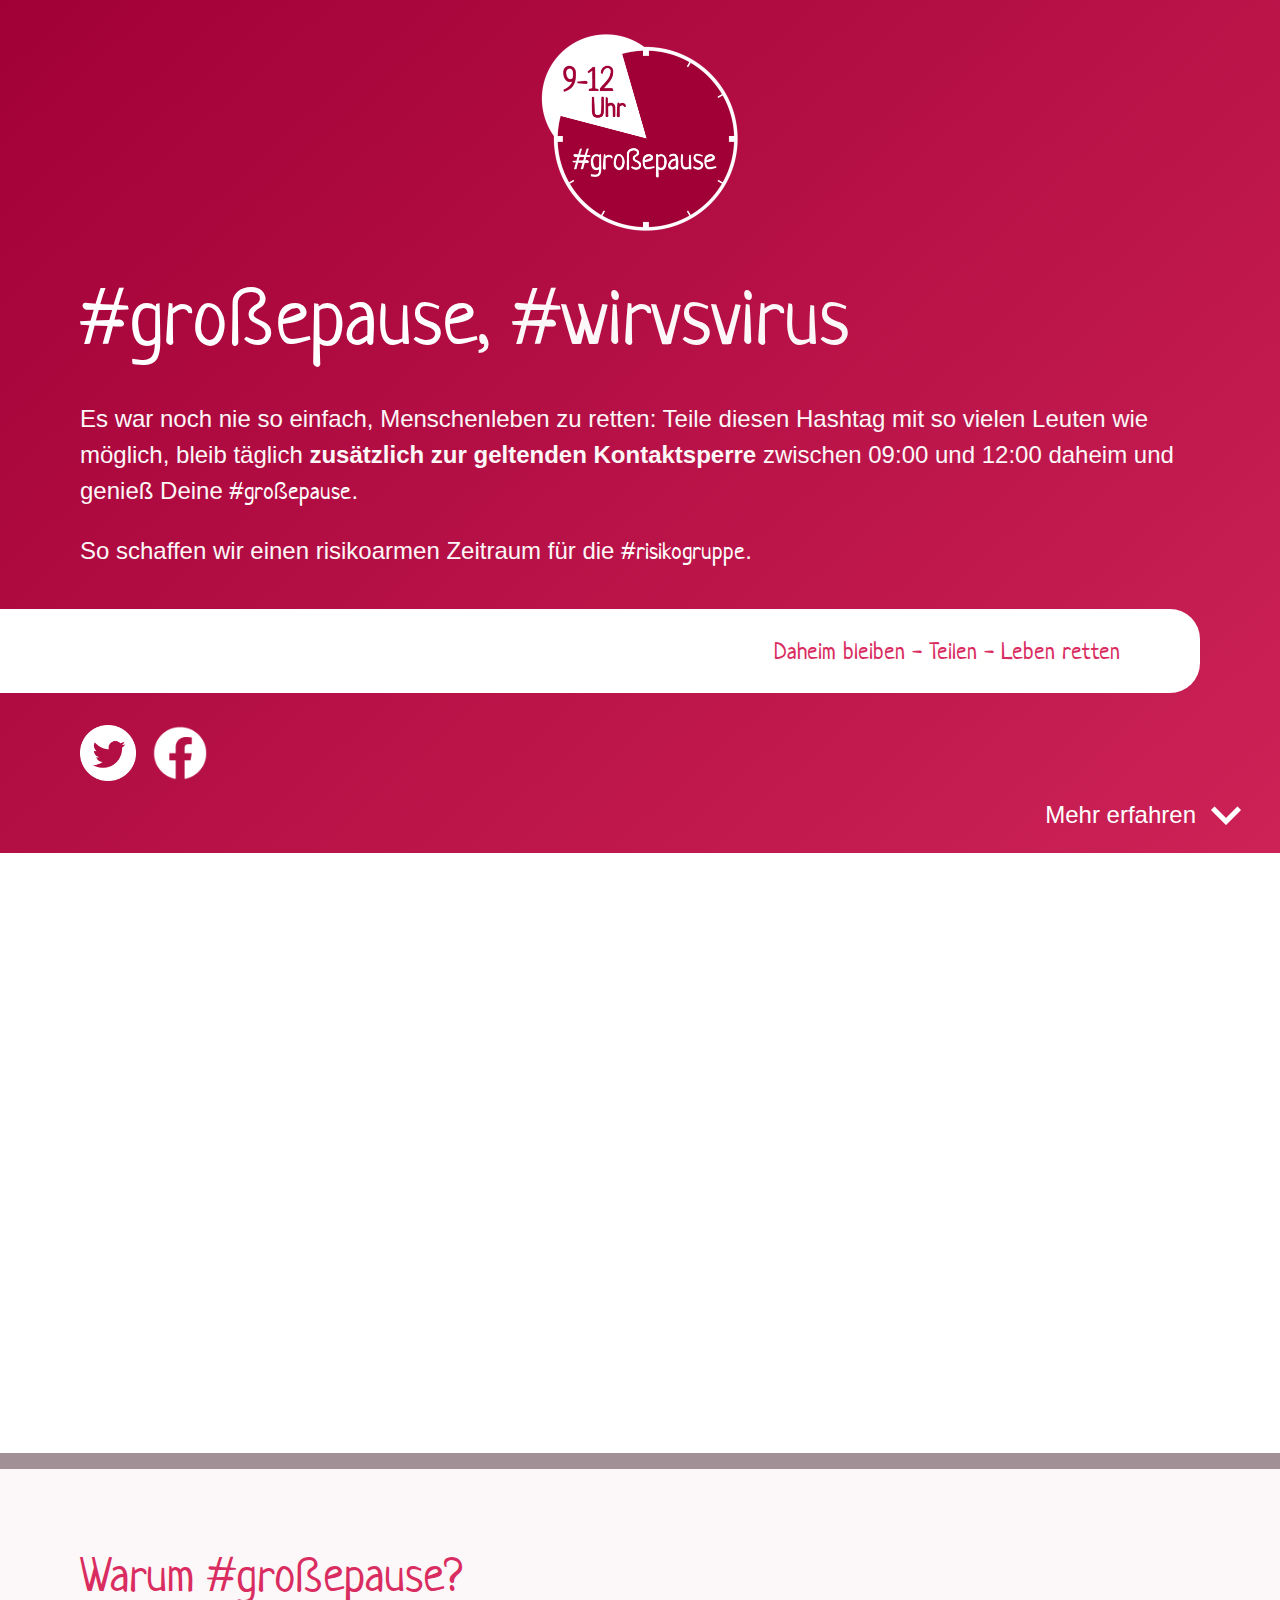
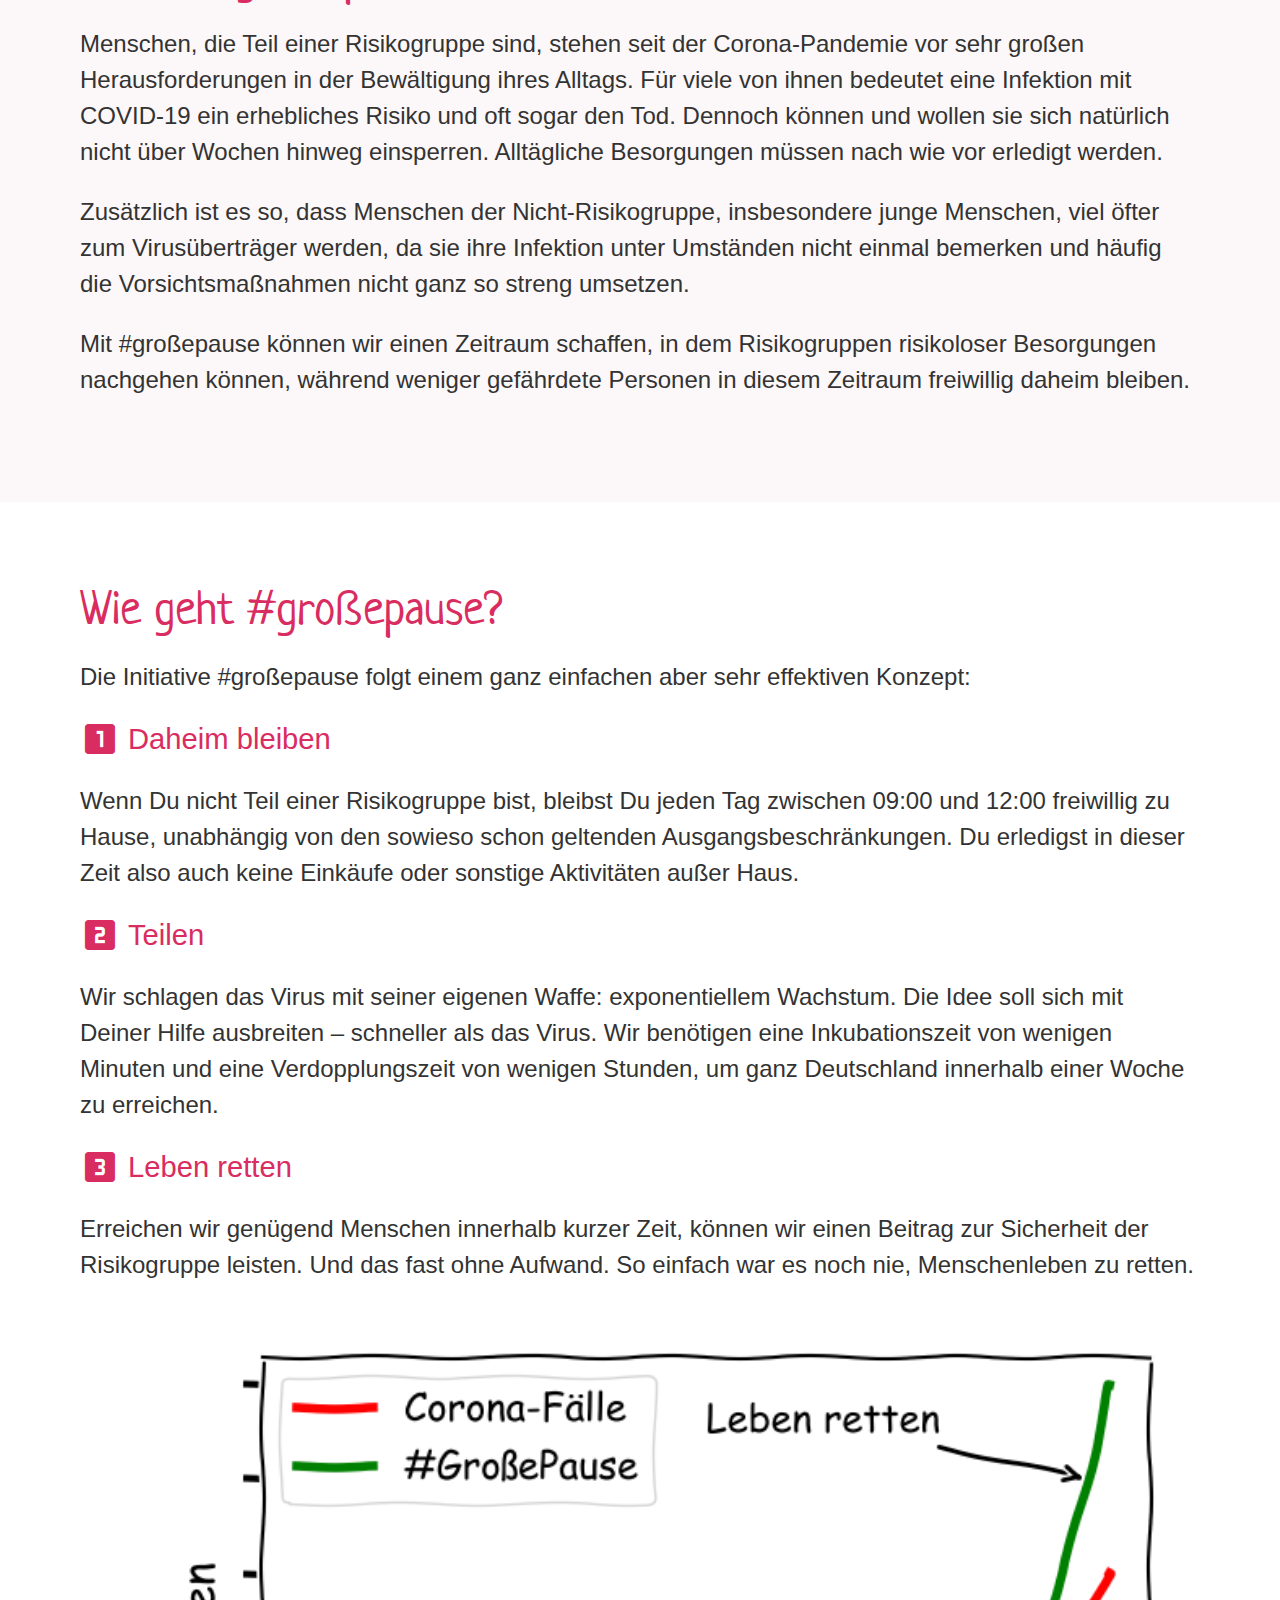
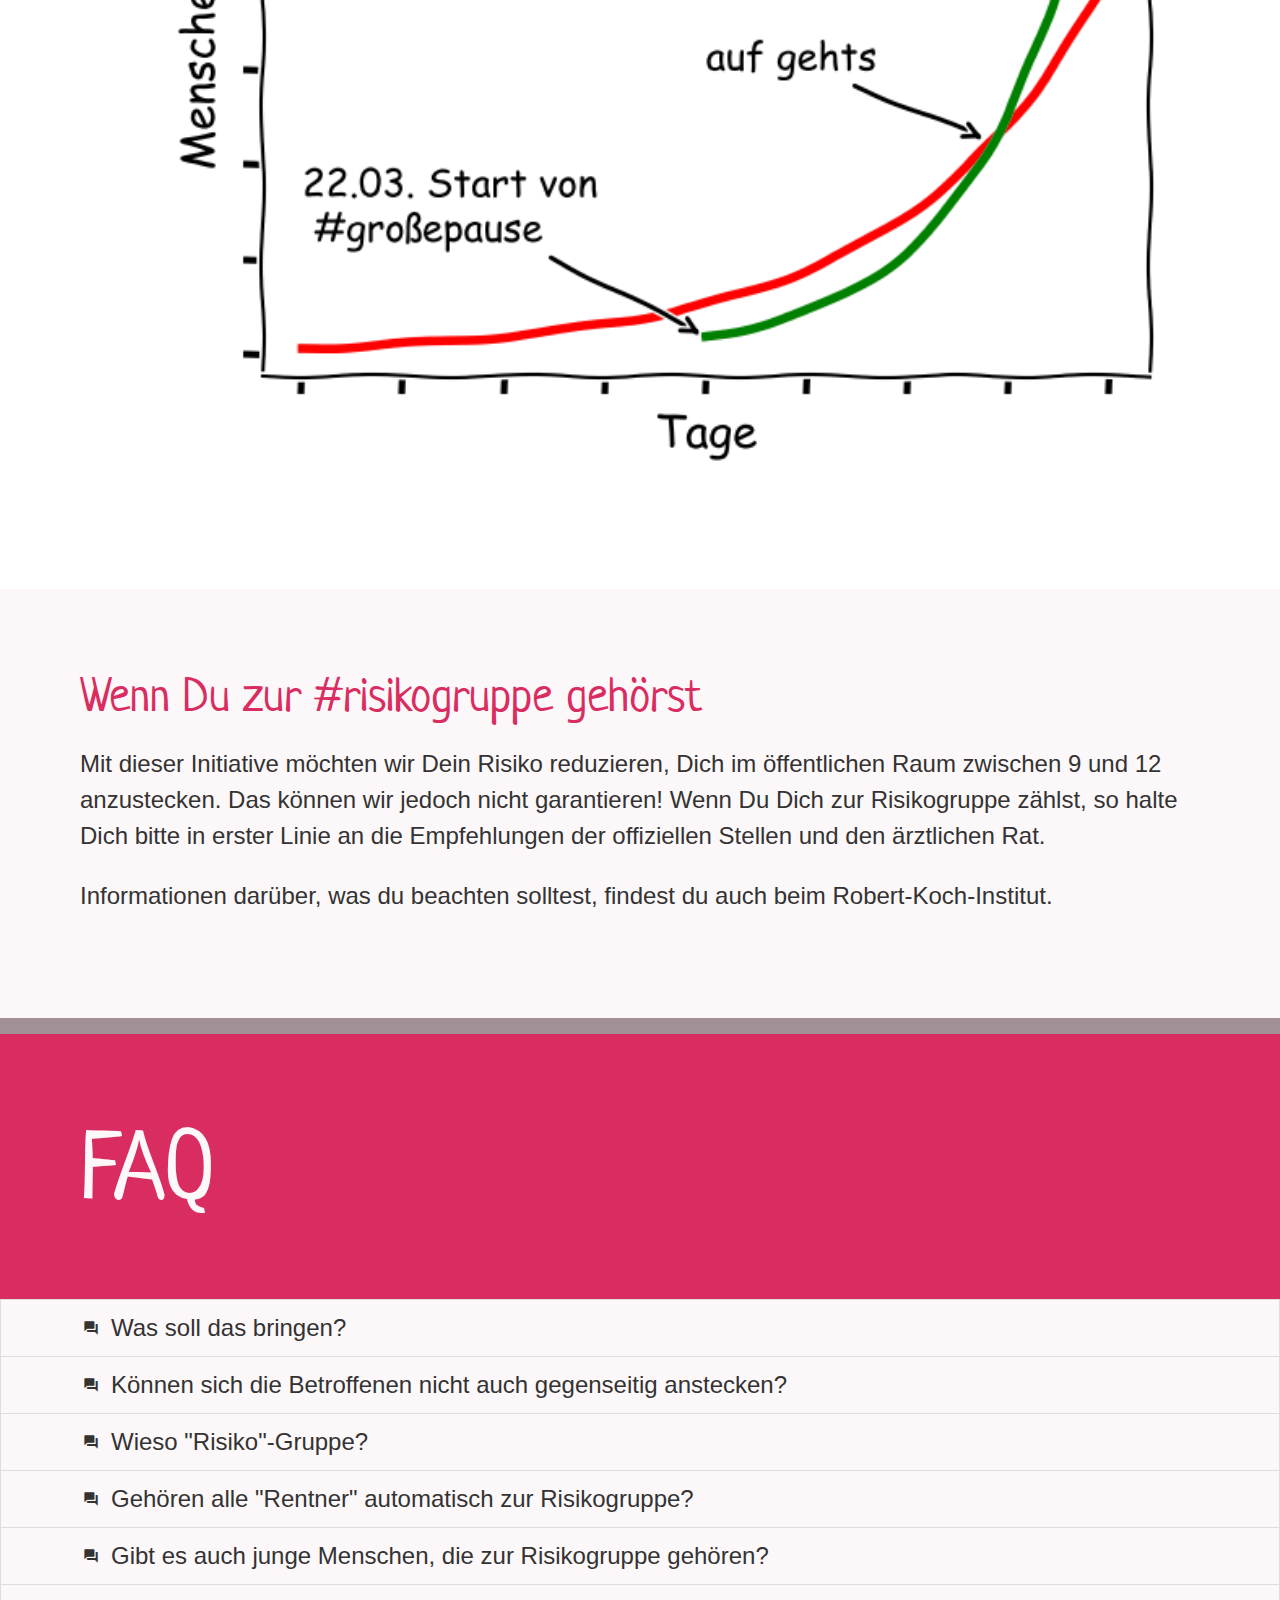
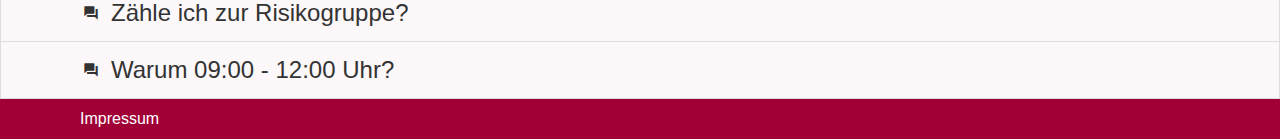
==== index.html @ 8c13af31 "Spelling correction" ====
<!doctype html>
<html class="no-js" lang="">

<head>
  <meta charset="utf-8">
  <title>#großepause</title>
  <meta name="description" content="">
  <link rel="icon" href="favicon.ico" />
  <meta name="viewport" content="width=device-width, initial-scale=1">

  <link rel="manifest" href="site.webmanifest">
  <link rel="apple-touch-icon" href="logo192.png" />

  <!-- css -->
  <link rel="stylesheet" href="https://cdnjs.cloudflare.com/ajax/libs/materialize/1.0.0/css/materialize.min.css">
  <link rel="stylesheet" href="css/main.css?v=1.4">
  
  <!-- fonts -->
  <link href="https://fonts.googleapis.com/icon?family=Material+Icons" rel="stylesheet">
  <link href="https://fonts.googleapis.com/css?family=Neucha&display=swap" rel="stylesheet">
  <link href="https://fonts.googleapis.com/css?family=Caveat&display=swap" rel="stylesheet">

  <meta name="theme-color" content="#D92C60">
</head>

<body>
  <div id="container">
    <script>
      window.fbAsyncInit = function() {
        FB.init({
          appId            : '569421307001628',
          autoLogAppEvents : true,
          xfbml            : true,
          version          : 'v6.0'
        });
      };
    </script>
    <script async defer src="https://connect.facebook.net/en_US/sdk.js"></script>

    <header>
      <div id="landing-page" class="background-primary-gradient">

        <div id="left">

          <div id="logo" class="padding-horizontal">
            <!--<img id="wirvsvirus" src="images/wirvsvirus_logo.jpg" alt="WirvsVirus">-->
            <img id="großepause" src="images/logo_primary_dark.png" alt="Logo">
          </div>

          <div id="main-text" class="padding-horizontal">
            <div id="hashtag" class="hashtag text-size-large text-light">
              <a href="https://twitter.com/hashtag/großepause" target="_blank">#großepause</a>, <span><a class="text-light" href="https://twitter.com/hashtag/wirvsvirus" target="_blank">#wirvsvirus</a></span>
            </div>
            
            <div id="hashtag-text" class="text-standard-size text-light">
              <p>Es war noch nie so einfach, Menschenleben zu retten: Teile diesen Hashtag mit so vielen Leuten wie möglich, bleib täglich <b>zusätzlich zur geltenden Kontaktsperre</b> zwischen 09:00 und 12:00 daheim und genieß Deine 
                <span class="hashtag"><a href="https://twitter.com/hashtag/großepause" target="_blank">#großepause</a></span>.
              </p> 
              <p>So schaffen wir einen risikoarmen Zeitraum für die 
                <span class="hashtag"><a href="https://twitter.com/hashtag/risikogruppe" target="_blank">#risikogruppe</a></span>.
              </p>
            </div>
            
            <div id="slogan" class="text-primary text-standard-size padding-horizontal">
              Daheim bleiben - Teilen - Leben retten
            </div>
  
            <div id="social-media-icons">
  
              <div class="sm-icon">
                <a href="https://twitter.com/intent/tweet?hashtags=großepause,wirvsvirus&ref_src=twsrc%5Etfw" data-show-count="false">
                  <img src="./images/twitter.png" alt="Twitter">
                </a>
              </div>
  
              <div class="sm-icon" data-href="https://grossepause.com" data-layout="button_count" data-size="small">
                <a href="#" onclick="shareOnFacebook()"><img src="./images/facebook.png" alt="Facebook"></a>
              </div>
  
              <script async src="https://platform.twitter.com/widgets.js" charset="utf-8"></script>
            </div>
          </div>

          <div id="learn-more">
            <a href="#infoboxes" class="text-standard-size">Mehr erfahren <i class="large material-icons">expand_more</i></a>
          </div>

          <div id="teaser-text" class="text-light text-standard-size">
            <p>So verbringen andere ihre #großepause.<br><a href="mailto:video@grossepause.com">Schick uns Dein Youtube-Video!</a></p>
            <img src="./images/arrow.png" alt="Arrow">
          </div>

        </div>

        <div id="media">
          <iframe width="100%" height="100%" src="https://www.youtube-nocookie.com/embed/videoseries?list=PLgOzBwPy3PMtbpqAerlmeBZO-XemN3Nz-" frameborder="0" allow="autoplay; encrypted-media" allowfullscreen></iframe>
        </div>

      </div>
    </header>

    <main>

      <div class="divider" ></div>

      <div id="infoboxes">
        
        <div id="infobox-why" class="infobox background-light padding-horizontal padding-vertical">
          <h2 class="text-primary">Warum #großepause?</h2>
          <div class="content text-standard-size text-standard-color">
            <p>Menschen, die Teil einer Risikogruppe sind, stehen seit der Corona-Pandemie vor sehr großen Herausforderungen in der Bewältigung ihres Alltags. Für viele von ihnen bedeutet eine Infektion mit COVID-19 ein erhebliches Risiko und oft sogar den Tod. Dennoch können und wollen sie sich natürlich nicht über Wochen hinweg einsperren. Alltägliche Besorgungen müssen nach wie vor erledigt werden.</p>
            <p>Zusätzlich ist es so, dass Menschen der Nicht-Risikogruppe, insbesondere junge Menschen, viel öfter zum Virusüberträger werden, da sie ihre Infektion unter Umständen nicht einmal bemerken und häufig die Vorsichtsmaßnahmen nicht ganz so streng umsetzen.</p>
            <p>Mit #großepause können wir einen Zeitraum schaffen, in dem Risikogruppen risikoloser Besorgungen nachgehen können, während weniger gefährdete Personen in diesem Zeitraum freiwillig daheim bleiben.</p>
          </div>
        </div>

        <div id="infobox-how" class="infobox padding-horizontal padding-vertical">
          <div class="infobox-left">
            <h2 class="text-primary">Wie geht #großepause?</h2>
            <div class="content text-standard-size text-standard-color">
              <p>Die Initiative #großepause folgt einem ganz einfachen aber sehr effektiven Konzept:</p>
              
              <div class="infobox-step text-primary"><i class="material-icons pad medium">looks_one</i><h3>Daheim bleiben</h3></div>
              <p>Wenn Du nicht Teil einer Risikogruppe bist, bleibst Du jeden Tag zwischen 09:00 und 12:00 freiwillig zu Hause, unabhängig von den sowieso schon geltenden Ausgangsbeschränkungen. Du erledigst in dieser Zeit also auch keine Einkäufe oder sonstige Aktivitäten außer Haus.</p>
              
              <div class="infobox-step text-primary"><i class="material-icons pad medium">looks_two</i><h3>Teilen</h3></div>
              <p>Wir schlagen das Virus mit seiner eigenen Waffe: exponentiellem Wachstum. Die Idee soll sich mit Deiner Hilfe ausbreiten – schneller als das Virus. Wir benötigen eine Inkubationszeit von wenigen Minuten und eine Verdopplungszeit von wenigen Stunden, um ganz Deutschland innerhalb einer Woche zu erreichen.</p>
              
              <div class="infobox-step text-primary"><i class="material-icons pad medium">looks_3</i><h3>Leben retten</h3></div>
              <p>Erreichen wir genügend Menschen innerhalb kurzer Zeit, können wir einen Beitrag zur Sicherheit der Risikogruppe leisten. Und das fast ohne Aufwand. So einfach war es noch nie, Menschenleben zu retten.</p>
            </div>
          </div>
          <div class="infobox-right">
            <img src="images/plot.png" alt="Plot" />
          </div>
        </div>

        <div id="infobox-riskgroup" class="infobox background-light padding-horizontal padding-vertical">
          <h2 class="text-primary">Wenn Du zur #risikogruppe gehörst</h2>
          <div class="content text-standard-size text-standard-color">
            <p>Mit dieser Initiative möchten wir Dein Risiko reduzieren, Dich im öffentlichen Raum zwischen 9 und 12 anzustecken. Das können wir jedoch nicht garantieren! Wenn Du Dich zur Risikogruppe zählst, so halte Dich bitte in erster Linie an die Empfehlungen der offiziellen Stellen und den ärztlichen Rat.</p>
            <p>Informationen darüber, was du beachten solltest, findest du auch beim <a class="text-standard-color" href="https://www.rki.de/DE/Content/InfAZ/N/Neuartiges_Coronavirus/Risikogruppen.html" target="_blank">Robert-Koch-Institut</a>.</p>
          </div>
        </div>

      </div>

      <div class="divider" ></div>

      <div id="faq">

        <div class="section-header background-primary padding-horizontal padding-vertical">
          <h1 class="text-light">FAQ</h1>
        </div>

        <div id="questions">

          <ul class="collapsible">
            <li>

              <div class="collapsible-header text-standard-size text-standard-color background-light padding-horizontal">
                <div class="icon"><i class="material-icons">question_answer</i></div>
                <div class="text">Was soll das bringen?</div>
              </div>

              <div class="collapsible-body text-standard-size text-standard-color padding-horizontal">
                <p>Das Ziel ist es, dass sich die stark gefährdeten Personen im öffentlichen Raum risikoärmer bewegen können. Sie haben Zeit für die Erledigungen von wichtigen Dingen (z.B. einen Einkauf zu tätigen) oder einfach um frische Luft zu schnappen. Denn sind wir mal ehrlich: Nicht jeder kann und mag die ganze Zeit in seinen vier Wänden sitzen.</p>
                <p>Bewegung tut gut und ist auch für die körperliche Gesundheit wichtig. Zudem muss man auch die emotionale und psychische Komponente berücksichtigen. Viele Menschen der Risikogruppe fühlen sich durch so eine Initiative wahrgenommen und verstanden. Sie erhalten dadurch ein Stück mehr Sicherheitsgefühl und Vertrauen, diese schwierige Situation möglichst gut zu überstehen.</p>
                </div>

            </li>
            <li>

              <div class="collapsible-header text-standard-size text-standard-color background-light padding-horizontal">
                <div class="icon"><i class="material-icons">question_answer</i></div>
                <div class="text">Können sich die Betroffenen nicht auch gegenseitig anstecken?</div>
              </div>

              <div class="collapsible-body text-standard-size text-standard-color padding-horizontal">
                <p>Unsere Intention ist es, dass die Betroffenen sich risikoärmer im öffentlichen Raum bewegen können. Eine gänzliche Risikofreiheit kann man an dieser Stelle natürlich nicht gewährleisten.</p>
                <p>Jedoch achten besonders die Risikopersonen auf die Einhaltung der Maßnahmen, da sie um ihre Gesundheit und gar um ihr Leben fürchten. Wie es aus den Medien auch schon bereits bekannt ist, stellen besonders die gesunden bzw. immun starken Menschen eine Gefahr für sie dar, da diese oft kaum bis gar keine Symptome bemerken. Trotzdem können sie das Virus aber natürlich übertragen.</p>
              </div>

            </li>
            <li>

              <div class="collapsible-header text-standard-size text-standard-color background-light padding-horizontal">
                <div class="icon"><i class="material-icons pad">question_answer</i></div>
                <div class="text">Wieso "Risiko"-Gruppe?</div>
              </div>

              <div class="collapsible-body text-standard-size text-standard-color padding-horizontal">
                <p>Es gibt einige Menschen die schneller einen schwereren Verlauf einer Infektion mit dem Coronavirus haben. Außerdem gibt es Menschen mit Vorerkrankungen, die bei einem schweren Verlauf zu einer höheren Sterbewahrscheinlichkeit führen können.
                  Diese Gruppe fassen wir als 'Risikogruppe' zusammen. Und die gilt es mit den aktuellen Maßnahmen zu schützen.</p>
                <p>Zum Beispiel könnte jemand mit einem geschwächten Immunsystem die neuen Viren nicht ausreichend abwehren, diese verbreiten sich schneller im Körper und führen somit zu stärkeren Symptomen. Folge kann z.B. Atemnot sein, die eine künstliche Beatmung notwendig macht.</p>
                <p>Es könnte aber auch jemand mit einer Herz-Kreislauf-Schwäche sein. Bei einer Infektion strengt sich der Körper an, arbeitet gegen die fremden Erreger und das Herz muss schneller schlagen. Ist das Herz ohnehin durch Vorerkrankungen geschwächt, kann dies z.B. zu einem Kreislaufschock und intensivmedizinischer Behandlung führen.</p>
                <p>Quelle: <a class="text-standard-color" href="https://www.rki.de/DE/Content/InfAZ/N/Neuartiges_Coronavirus/Steckbrief.html" target="_blank">Coronavirus Steckbrief des RKI</a>, Stand: 21.03.2020</p>
              </div>

            </li>
            <li>

              <div class="collapsible-header text-standard-size text-standard-color background-light padding-horizontal">
                <div class="icon"><i class="material-icons pad">question_answer</i></div>
                <div class="text">Gehören alle "Rentner" automatisch zur Risikogruppe?</div>
              </div>

              <div class="collapsible-body text-standard-size text-standard-color padding-horizontal">
                <p>Das RKI definiert Menschen ab einem Alter von 50-60 Jahren als Personen mit stetig steigendem Risiko für schwere Infektionen. Das liegt einerseits am geschwächten Immunsystem im Alter, sowie der Häufung anderer Erkrankungen (Komorbiditäten).</p>
                <p>Für den Einzelnen gilt jedoch: Wenn Du jemand bist, der beim Treppensteigen Probleme mit dem Luftholen hat, oder aber beid dem andere Vorerkrankungen, vor allem der Lunge, bekannt sind, gehörst Du möglicherweise auch zur Risikogruppe. Denke hierbei nicht nur an Deine Großeltern, es könnte auch Dein sonst gesunder Kollege, oder Deine Mutter darunter fallen.</p>
                <p>Quelle: <a class="text-standard-color" href="https://www.rki.de/DE/Content/InfAZ/N/Neuartiges_Coronavirus/Steckbrief.html" target="_blank">Coronavirus Steckbrief des RKI</a>, Stand: 21.03.2020</p>
              </div>

            </li>
            <li>

              <div class="collapsible-header text-standard-size text-standard-color background-light padding-horizontal">
                <div class="icon"><i class="material-icons pad">question_answer</i></div>
                <div class="text">Gibt es auch junge Menschen, die zur Risikogruppe gehören?</div>
              </div>

              <div class="collapsible-body text-standard-size text-standard-color padding-horizontal">
                <p>Ja, gefährdet sind sowohl Alt, als auch Jung. Für eine Krankheit (egal ob Insuffizienzen, Diabetes, Autoimmunerkrankung oder ähnliches) gibt es keine Altersvorgabe. Es kann jeden treffen. Vermutlich kennst Du sogar mehr Personen, die durch das Corona-Virus gefährdet sind, als Du ahnst.</p>
                <p>Sie sitzen neben Dir in der gleichen Bahn auf dem Weg zur Arbeit. Sie besuchen die gleichen Läden. Sie gehen im gleichen Restaurant essen. Sie bedürfen aber aufgrund ihrer Erkrankungen eines besonderen Schutzes.</p>
              </div>

            </li>
            <li>

              <div class="collapsible-header text-standard-size text-standard-color background-light padding-horizontal">
                <div class="icon"><i class="material-icons pad">question_answer</i></div>
                <div class="text">Zähle ich zur Risikogruppe?</div>
              </div>

              <div class="collapsible-body text-standard-size text-standard-color padding-horizontal">
                <p>Das Virus ist noch sehr neu, darum gibt es noch immer nicht ausreichend Daten, um genaue Aussagen zu treffen. Auf der Website des RKI findest Du den aktuellen Stand der wissenschaftlichen Erkenntnisse.</p>
                <p>Demnach zählen folgende Personen zur Risikogruppe:</p>
                <ul style="list-style-type:disc;">
                  <li>• Alter ab 50-60 Jahren</li>
                  <li>• Herzkreislauferkrankungen (Herzmuskelschwäche, Herzinfarkte in der Vergangenheit, chronischer Bluthochdruck, Herzfehler, ...)</li>
                  <li>• Chronische Stoffwechselerkrankungen wie Diabetes</li>
                  <li>• Erkrankungen des Atmungssystems (Chronische Bronchitis, langjähriges Rauchen, Asthma, kürzlich zurückliegende Lungenentzündung, ...)</li>
                  <li>• Erkrankungen der Leber (Hepatitis, Leberzirrhose, ...)</li>
                  <li>• Erkrankungen der Niere (Nierenversagen, Dialysepflichtige Patienten, Diabetische Nephropathie, ...)</li>
                  <li>• Krebserkrankungen (Leukämien, Tumore jeder Art)</li>
                  <li>• Unterdrücktes Immunsystem (angeborene Immunschwäche, unterdrücktes Immunsystem durch die Einnahme von Medikamenten z.B. Cortison z.B. bei Organtransplantierten oder bei Rheuma, HIV-Patienten, ...)</li>
                </ul>
                <p>Quelle: <a class="text-standard-color" href="https://www.rki.de/DE/Content/InfAZ/N/Neuartiges_Coronavirus/Steckbrief.html" target="_blank">Coronavirus Steckbrief des RKI</a>, Stand: 21.03.2020</p>
              </div>

            </li>
            <li>

              <div class="collapsible-header text-standard-size text-standard-color background-light padding-horizontal">
                <div class="icon"><i class="material-icons pad">question_answer</i></div>
                <div class="text">Warum 09:00 - 12:00 Uhr?</div>
              </div>

              <div class="collapsible-body text-standard-size text-standard-color padding-horizontal">
                <p>Deutschland hat etwa 82 Millionen Einwohner, davon sind 17.5 Millionen über 65 Jahre alt. Dazu kommen jüngere Menschen mit Vorerkrankungen. Somit ist in etwa jeder vierte zur Risikogruppe zu zählen. Das dreistündige Zeitfenster von 9 bis 12 Uhr ermöglicht es der Risikogruppe, ihrem Anteil an der Gesamtbevölkerung entsprechend, außerhalb des Berufsverkehrs ihren Erledigungen nachzugehen.</p>
              </div>

            </li>
          </ul>

        </div>

      </div>
    </main>

    <footer>
      <div id="impressum" class="background-primary-dark text-standard-color text-size-small padding-horizontal">
        <a href="imprint.html">Impressum</a>
      </div>
    </footer>

  </div>

  <script src="https://cdnjs.cloudflare.com/ajax/libs/materialize/1.0.0/js/materialize.min.js"></script>
  <script src="./js/main.js"></script>

</body>

</html>
---- css/main.css ----
/* general */

body, html {
  font-size: 10px;
}

ul {
  list-style-type: disc;
}

.collapsible-body ul {
  padding-left: 3.2rem;
}

h1, h2 {
  font-family: "Neucha";
}

h1 {
  font-size: 9.6rem;
  margin-top: 0;
  margin-bottom: 0;
}

h2 {
  font-size: 4.8rem;
  margin-top: 0;
  margin-bottom: 2.4rem;
}

h3 {
  margin: 0;
}

a {
  color: #fff;
}

a:hover {
  text-decoration: underline;
}

#container {
  display: flex;
  flex-direction: column;
  flex-wrap: nowrap;
}

main {
  flex: 1;
}

/* first section */

#landing-page {
    width: 100%;
    min-height: 100vh;
    display: flex;
    flex-direction: row;
    flex-wrap: wrap;
    align-items: stretch;
    justify-items: center;
}

#left {
    flex: 1;
    display: flex;
    flex-direction: column;
    justify-content: space-between;
  }

#logo {
  align-self: stretch;
  display: flex;
  flex-direction: row;
  justify-content: center;
  align-items: center;
  padding-top: 3.2rem;
  padding-bottom: 2.4rem;
  /*padding: 0.8rem 3.2rem;*/
}

#logo #großepause {
  width: 200px;
}

#logo #wirvsvirus {
  height: 50px;
  margin-right: 2.4rem;
}

#hashtag {  
  text-align: left;
  font-family: "Neucha";
  margin-bottom: 2.4rem;
}

#hashtag img {
  width: 100px;
}

.hashtag {
  font-family: cursive;
  font-family: "Neucha";
}

.hashtag a:hover {
  text-decoration: underline;
}

#teaser-text {
  font-family: cursive;
  font-family: "Caveat";
  position: absolute;
  top: 70px;
  right: 625px;
  text-align: right;
}

#teaser-text img {
  width: 150px;
}

#media {
    align-self: stretch;
    width: 600px;
    background-color: #fff;
    min-height: 32rem;
    border: 10px solid #fff;
}

#slogan {
  margin-top: 4.0rem;
  margin-left: -320px;
  padding-top: 2.4rem;
  padding-bottom: 2.4rem;
  font-family: "Neucha";
  background-color: #FFF;
  text-align: right;
  border-top-right-radius: 30px;
  border-bottom-right-radius: 30px;
}

#social-media-icons {
  margin-top: 3.2rem;
  display: flex;
  flex-direction: row;
}

#social-media-icons img {
  width: 56px;
  height: 56px;
  margin-right: 1.6rem;
}

#social-media-icons img:hover {
  opacity: 0.8;
}

#learn-more {
  text-align: right;
  align-self: flex-end;
  padding-right: 2.4rem;
  padding-bottom: 0.8rem;
}

#learn-more a {
  display: flex;
  flex-direction: row;
  align-items: center;
}

#learn-more a:hover {
  opacity: 0.8;
}

#learn-more i {
  color: #fff;
}

/* infoboxes */

#infobox-how {
  display: flex;
  flex-direction: row;
  flex-wrap: wrap;
}

.infobox-left {
  flex: 6;
  min-width: 600px;
}

.infobox-right {
  flex: 4;
  min-width: 500px;
  display: flex;
  flex-direction: column;
  justify-content: center;
  padding: 1.6rem;
  background-color: #fff;
  margin-left: 4.8rem;
}

.infobox-right img {
  width: 100%;
}

.infobox-step {
  display: flex;
  flex-direction: row;
  align-items: center;
}

.infobox-step i {
  margin-right: 0.8rem;
}

/* faq */

.collapsible {
  box-shadow: none;
  margin: 0;
}

/* impressum */

#impressum {
  padding-top: 0.8rem;
  padding-bottom: 0.8rem;
}

/* standard styles */ 

.text-standard-size {
  /*font-family: Roboto, sans-serif;*/
  font-size: 2.4rem;
}

.text-size-large {
  font-size: 8.0rem;
}

.text-size-small {
  font-size: 1.6rem;
}

.text-standard-color {
  color: #333333;
}

.text-light {
  color: #FCF7F8;
}

.text-special-font {
  font-family: cursive;
  font-family: "Neucha";
}

.background-light {
  background-color: #FCF7F8;
}

.background-primary {
  background-color: #D92C60;
}

.background-primary-gradient {
  background: linear-gradient(137.99deg, #A10037 0%, #D92C60 100%), #D92C60;
}

.background-primary-dark {
  background-color: #A10037;
}

.text-primary {
  color: #D92C60;
}

.divider {
  height: 1.6rem;
  background-color: #A19095;
  width: 100%;
}

.padding-horizontal {
  padding-left: 16rem;
  padding-right: 16rem;
}

.padding-vertical {
  padding-top: 8rem;
  padding-bottom: 8rem;
}

/* imprint.html */


#impressum-container a {
  color: #333333;
}

@media only screen and (min-width: 2560px){
  .padding-horizontal {
    padding-left: 24rem;
    padding-right: 24rem;
  }
}

@media only screen and (max-width: 1550px){
  #left {
    min-width: 100%;
  }

  .padding-horizontal {
    padding-left: 8rem;
    padding-right: 8rem;
  }

  #teaser-text {
    display: none;
  }

  #media {
    width: 100%;
    height: 600px;
  }
}

@media only screen and (min-width: 1325px){
  .infobox-right {
    margin-left: 0;
  }
}

@media only screen and (max-width: 1024px){
  h1 {
    font-size: 7.2rem;
  }

  h2 {
    font-size: 4.0rem;
  }

  #logo #großepause {
    width: 150px;
  }

  #slogan {
    margin-left: -40px;
    padding-top: 1.6rem;
    padding-bottom: 1.6rem;
  }

  .padding-horizontal {
    padding-left: 4rem;
    padding-right: 4rem;
  }

  .padding-vertical {
    padding-top: 4rem;
    padding-bottom: 4rem;
  }

  .text-size-large {
    font-size: 6.4rem;
  }

  .text-standard-size {
    font-size: 1.8rem;
  }

  .text-size-small {
    font-size: 1.6rem;
  }
}

@media only screen and (max-width: 700px){
  .infobox-left, .infobox-right {
    min-width: 100%;
  }

  .infobox-right {
    margin-left: 0px;
  }
}

/* Extra small devices (phones, 600px and down) */
/* @media only screen and (max-width: 600px) {...} */

/* Small devices (portrait tablets and large phones, 600px and up) */
/* @media only screen and (min-width: 600px) {...} */

/* Medium devices (landscape tablets, 768px and up) */
/* @media only screen and (min-width: 768px) {...} */

/* Large devices (laptops/desktops, 992px and up) */
/* @media only screen and (min-width: 992px) {} */

/* Extra large devices (large laptops and desktops, 1200px and up) */
/* @media only screen and (min-width: 1200px) {} */
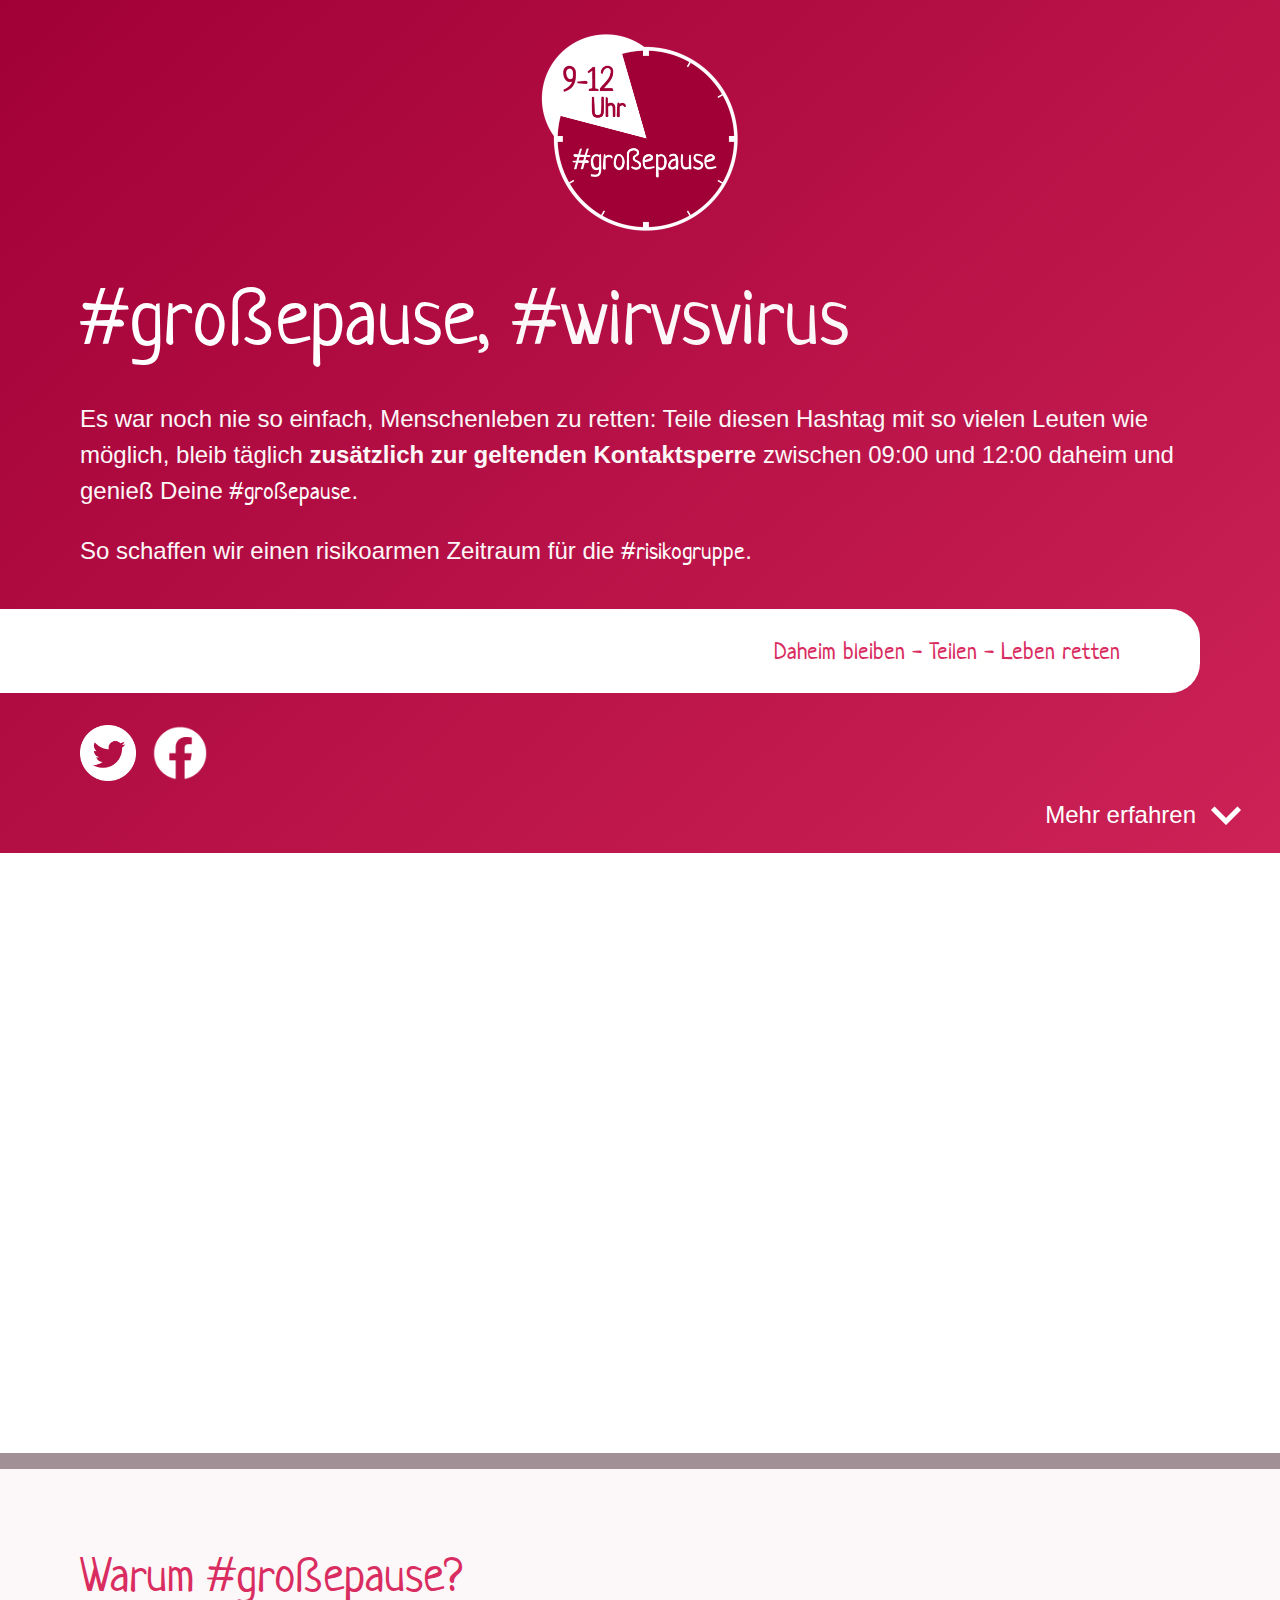
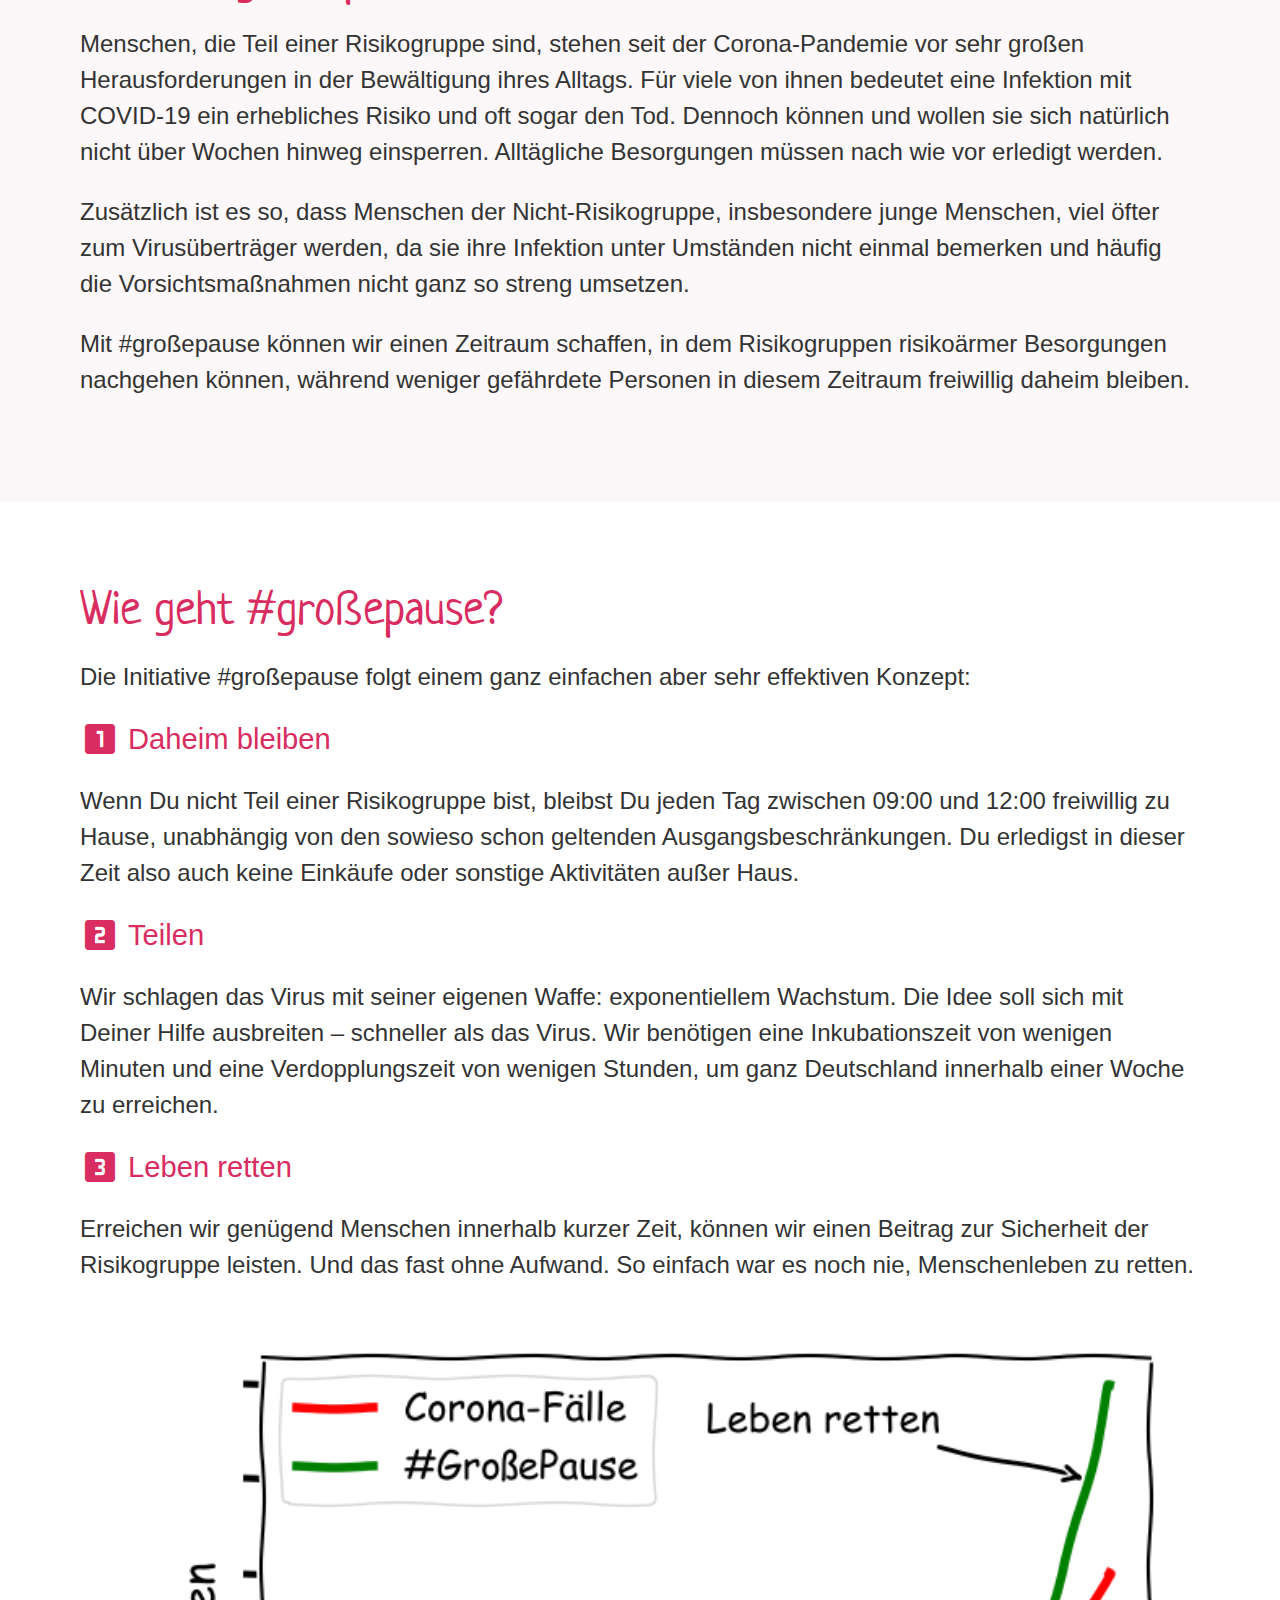
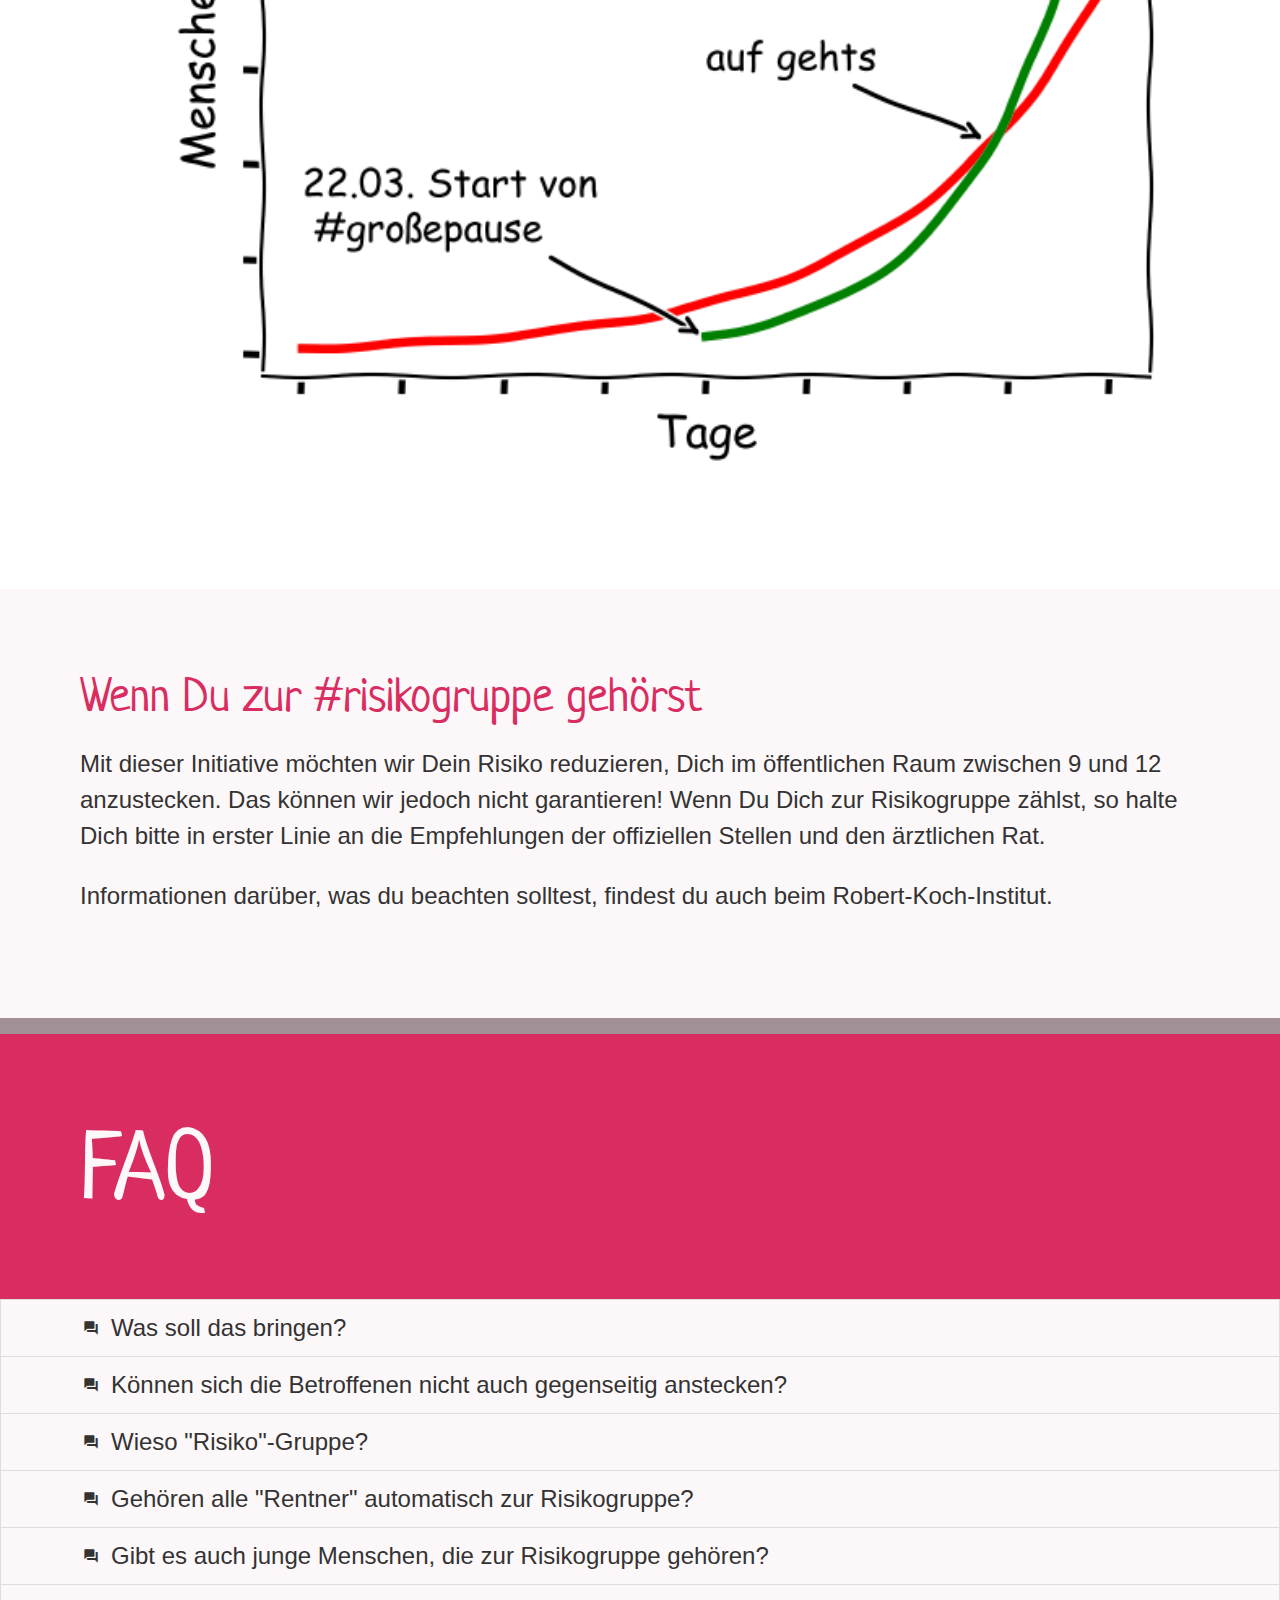
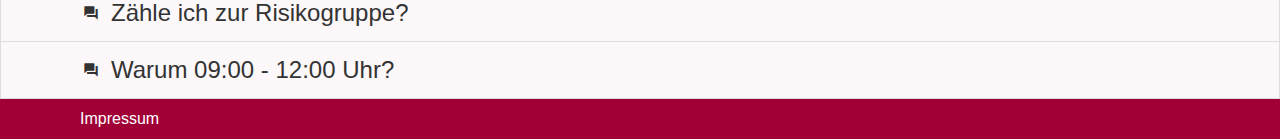
==== commit 43c3a0c8: "Change text" ====
--- a/index.html
+++ b/index.html
@@ -13,7 +13,7 @@
 
   <!-- css -->
   <link rel="stylesheet" href="https://cdnjs.cloudflare.com/ajax/libs/materialize/1.0.0/css/materialize.min.css">
-  <link rel="stylesheet" href="css/main.css?v=1.4">
+  <link rel="stylesheet" href="css/main.css?v=1.5">
   
   <!-- fonts -->
   <link href="https://fonts.googleapis.com/icon?family=Material+Icons" rel="stylesheet">
@@ -110,7 +110,7 @@
           <div class="content text-standard-size text-standard-color">
             <p>Menschen, die Teil einer Risikogruppe sind, stehen seit der Corona-Pandemie vor sehr großen Herausforderungen in der Bewältigung ihres Alltags. Für viele von ihnen bedeutet eine Infektion mit COVID-19 ein erhebliches Risiko und oft sogar den Tod. Dennoch können und wollen sie sich natürlich nicht über Wochen hinweg einsperren. Alltägliche Besorgungen müssen nach wie vor erledigt werden.</p>
             <p>Zusätzlich ist es so, dass Menschen der Nicht-Risikogruppe, insbesondere junge Menschen, viel öfter zum Virusüberträger werden, da sie ihre Infektion unter Umständen nicht einmal bemerken und häufig die Vorsichtsmaßnahmen nicht ganz so streng umsetzen.</p>
-            <p>Mit #großepause können wir einen Zeitraum schaffen, in dem Risikogruppen risikoloser Besorgungen nachgehen können, während weniger gefährdete Personen in diesem Zeitraum freiwillig daheim bleiben.</p>
+            <p>Mit #großepause können wir einen Zeitraum schaffen, in dem Risikogruppen risikoärmer Besorgungen nachgehen können, während weniger gefährdete Personen in diesem Zeitraum freiwillig daheim bleiben.</p>
           </div>
         </div>
 
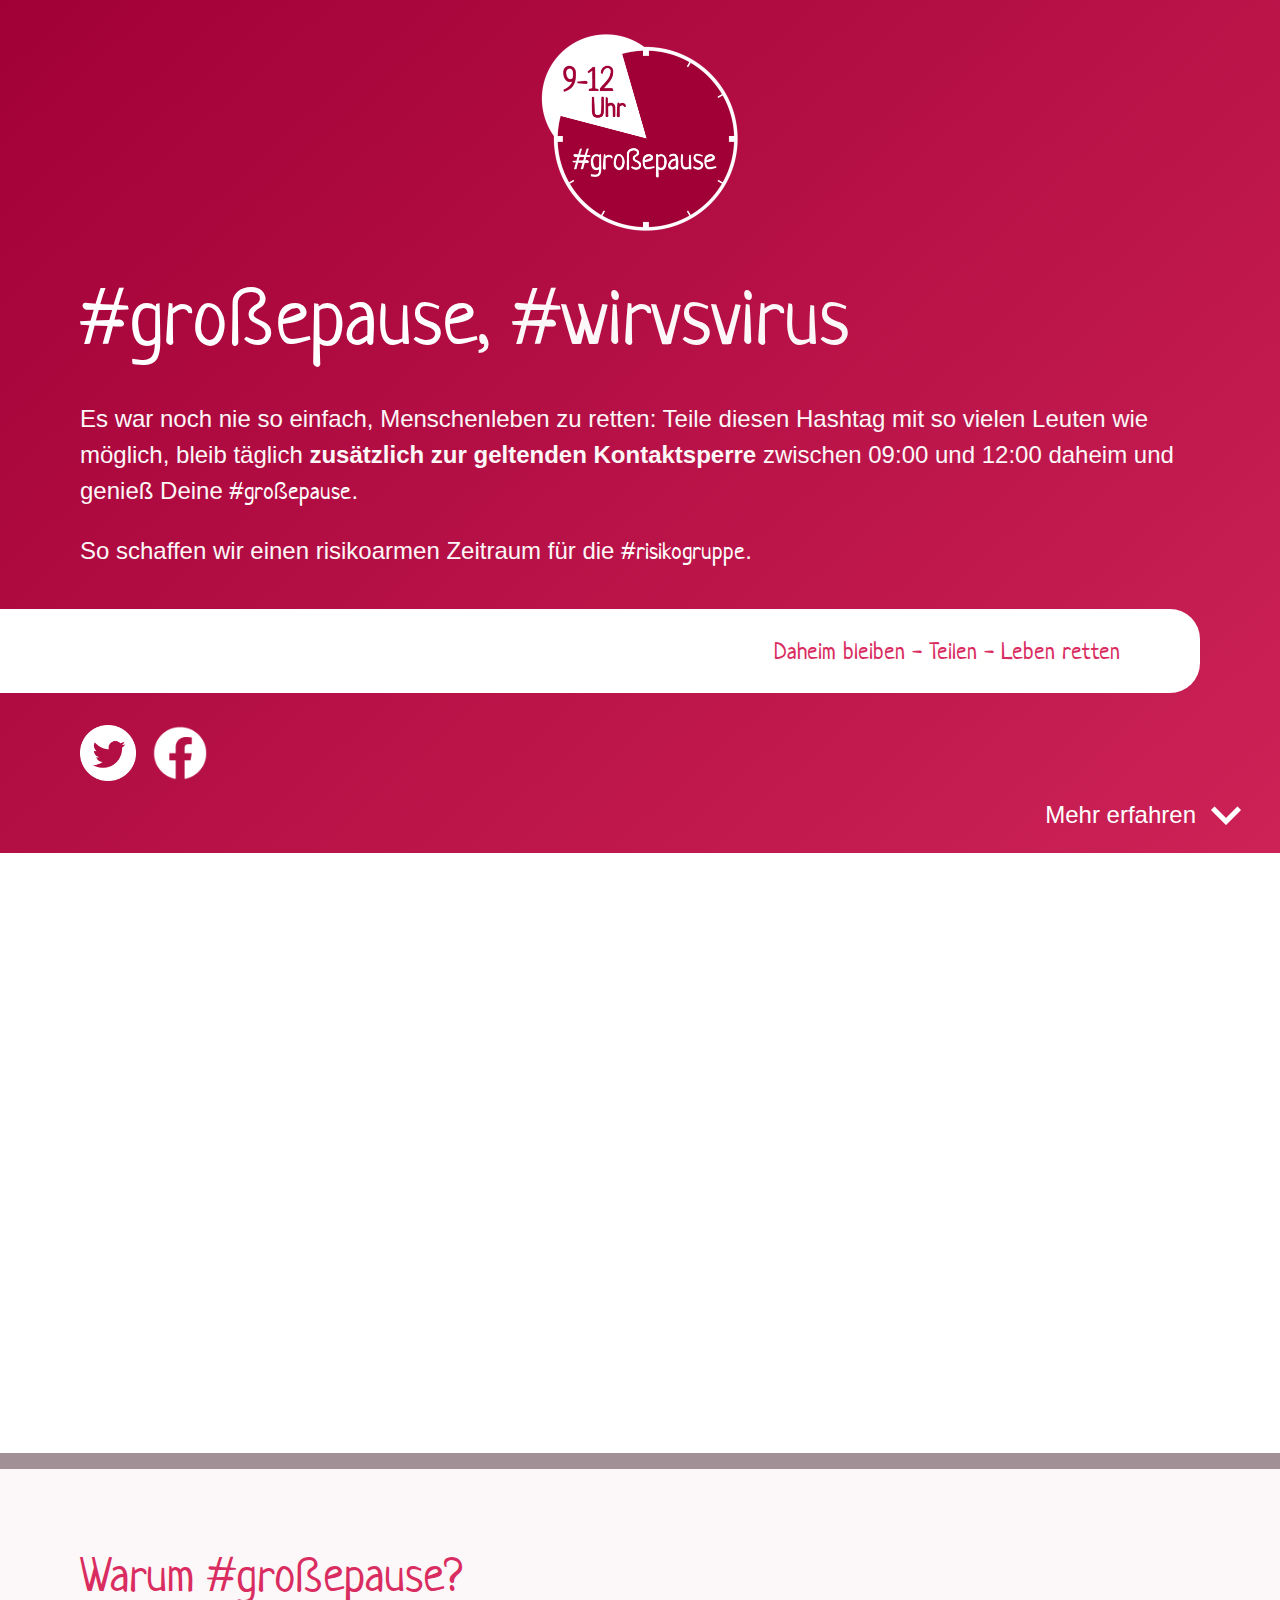
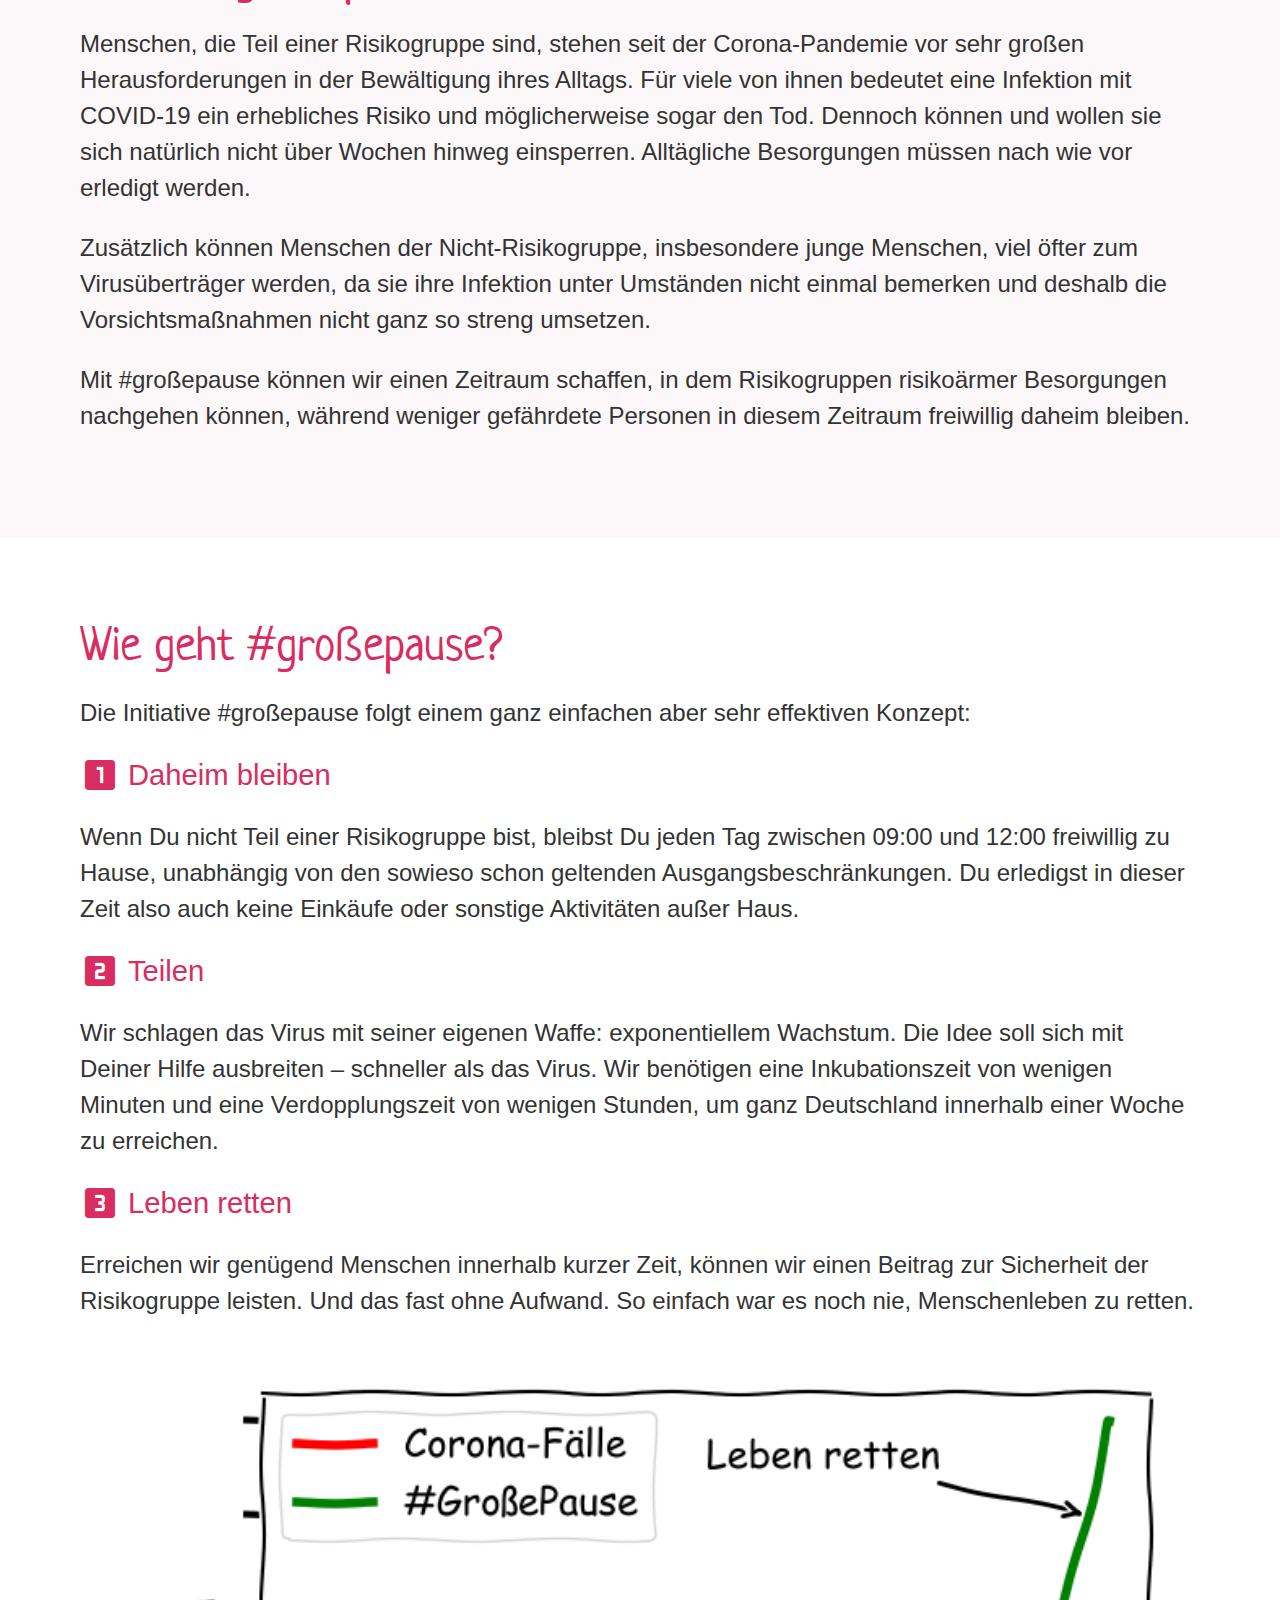
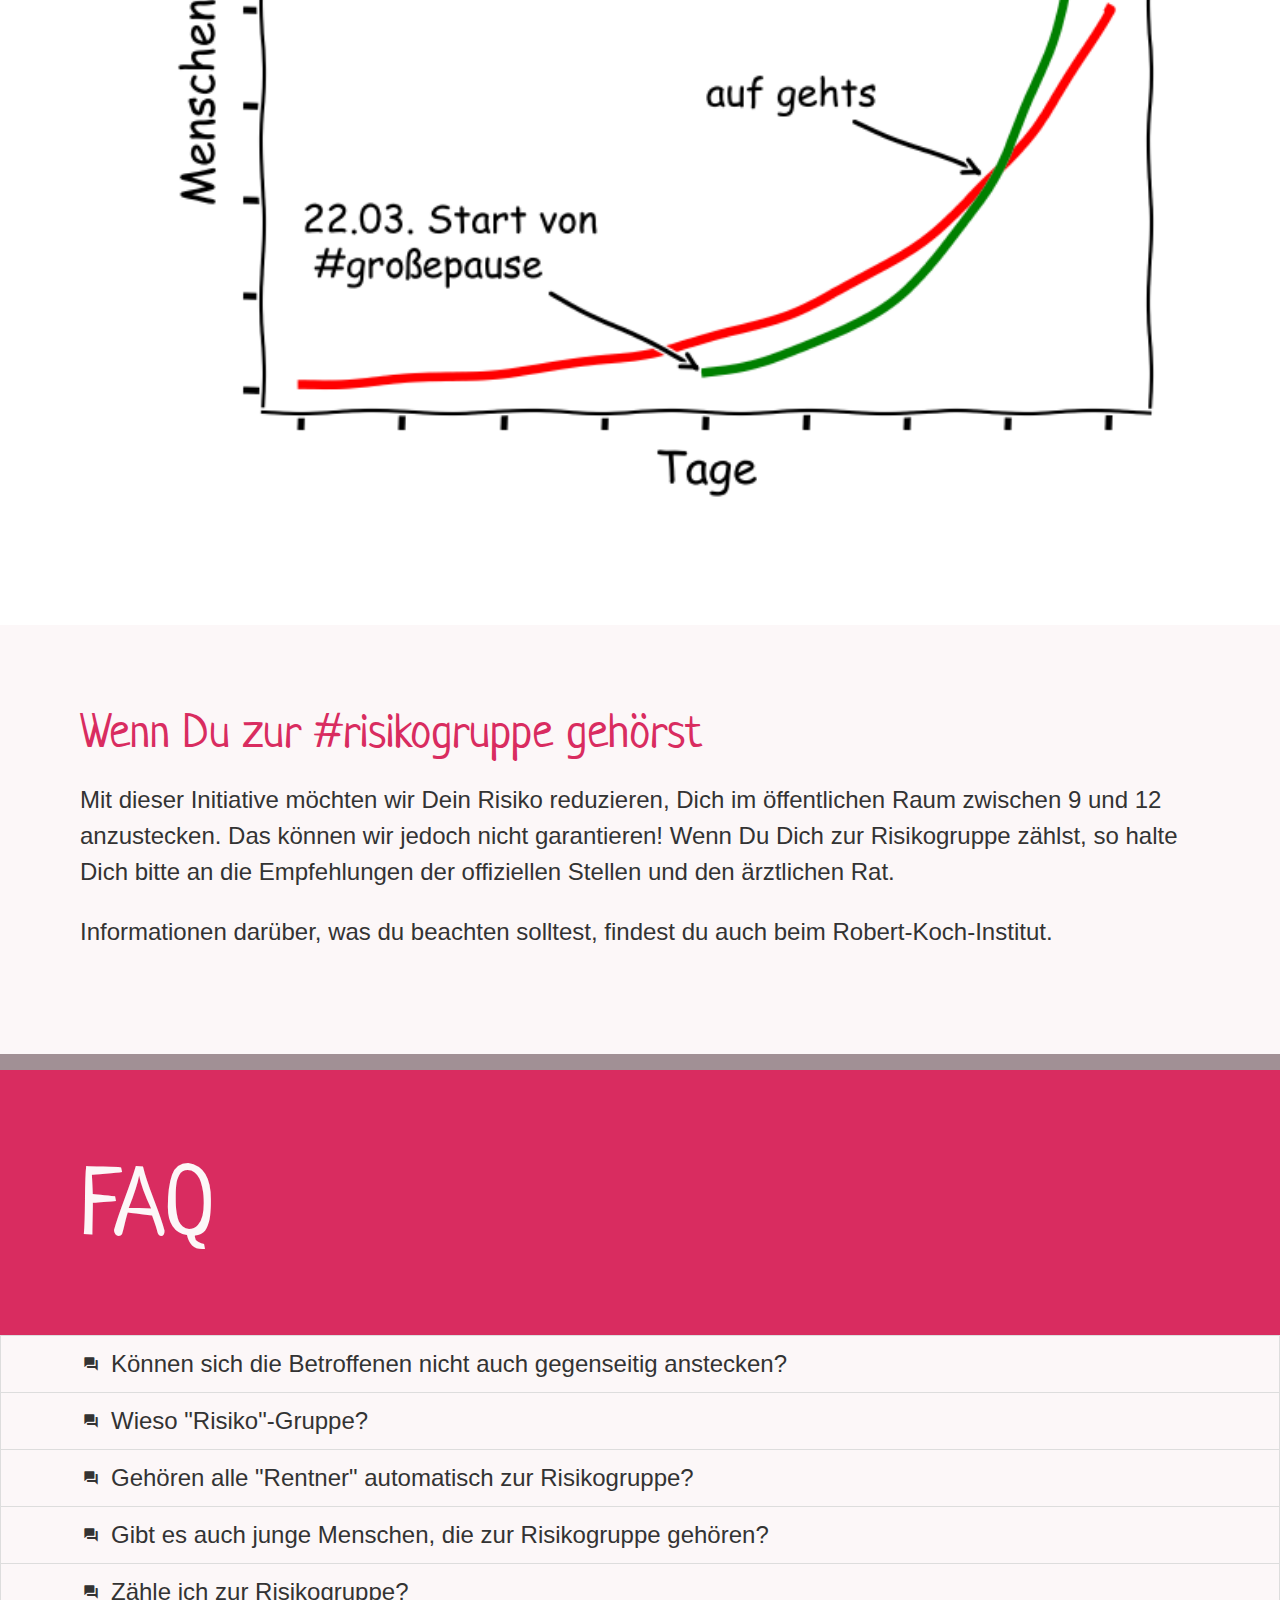
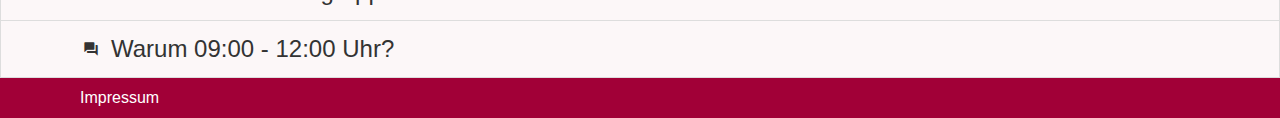
==== commit f21d0214: "Wissenschalftlich korrekte Formulierungen" ====
--- a/index.html
+++ b/index.html
@@ -108,8 +108,8 @@
         <div id="infobox-why" class="infobox background-light padding-horizontal padding-vertical">
           <h2 class="text-primary">Warum #großepause?</h2>
           <div class="content text-standard-size text-standard-color">
-            <p>Menschen, die Teil einer Risikogruppe sind, stehen seit der Corona-Pandemie vor sehr großen Herausforderungen in der Bewältigung ihres Alltags. Für viele von ihnen bedeutet eine Infektion mit COVID-19 ein erhebliches Risiko und oft sogar den Tod. Dennoch können und wollen sie sich natürlich nicht über Wochen hinweg einsperren. Alltägliche Besorgungen müssen nach wie vor erledigt werden.</p>
-            <p>Zusätzlich ist es so, dass Menschen der Nicht-Risikogruppe, insbesondere junge Menschen, viel öfter zum Virusüberträger werden, da sie ihre Infektion unter Umständen nicht einmal bemerken und häufig die Vorsichtsmaßnahmen nicht ganz so streng umsetzen.</p>
+            <p>Menschen, die Teil einer Risikogruppe sind, stehen seit der Corona-Pandemie vor sehr großen Herausforderungen in der Bewältigung ihres Alltags. Für viele von ihnen bedeutet eine Infektion mit COVID-19 ein erhebliches Risiko und möglicherweise sogar den Tod. Dennoch können und wollen sie sich natürlich nicht über Wochen hinweg einsperren. Alltägliche Besorgungen müssen nach wie vor erledigt werden.</p>
+            <p>Zusätzlich können Menschen der Nicht-Risikogruppe, insbesondere junge Menschen, viel öfter zum Virusüberträger werden, da sie ihre Infektion unter Umständen nicht einmal bemerken und deshalb die Vorsichtsmaßnahmen nicht ganz so streng umsetzen.</p>
             <p>Mit #großepause können wir einen Zeitraum schaffen, in dem Risikogruppen risikoärmer Besorgungen nachgehen können, während weniger gefährdete Personen in diesem Zeitraum freiwillig daheim bleiben.</p>
           </div>
         </div>
@@ -138,7 +138,7 @@
         <div id="infobox-riskgroup" class="infobox background-light padding-horizontal padding-vertical">
           <h2 class="text-primary">Wenn Du zur #risikogruppe gehörst</h2>
           <div class="content text-standard-size text-standard-color">
-            <p>Mit dieser Initiative möchten wir Dein Risiko reduzieren, Dich im öffentlichen Raum zwischen 9 und 12 anzustecken. Das können wir jedoch nicht garantieren! Wenn Du Dich zur Risikogruppe zählst, so halte Dich bitte in erster Linie an die Empfehlungen der offiziellen Stellen und den ärztlichen Rat.</p>
+            <p>Mit dieser Initiative möchten wir Dein Risiko reduzieren, Dich im öffentlichen Raum zwischen 9 und 12 anzustecken. Das können wir jedoch nicht garantieren! Wenn Du Dich zur Risikogruppe zählst, so halte Dich bitte an die Empfehlungen der offiziellen Stellen und den ärztlichen Rat.</p>
             <p>Informationen darüber, was du beachten solltest, findest du auch beim <a class="text-standard-color" href="https://www.rki.de/DE/Content/InfAZ/N/Neuartiges_Coronavirus/Risikogruppen.html" target="_blank">Robert-Koch-Institut</a>.</p>
           </div>
         </div>
@@ -160,25 +160,11 @@
 
               <div class="collapsible-header text-standard-size text-standard-color background-light padding-horizontal">
                 <div class="icon"><i class="material-icons">question_answer</i></div>
-                <div class="text">Was soll das bringen?</div>
-              </div>
-
-              <div class="collapsible-body text-standard-size text-standard-color padding-horizontal">
-                <p>Das Ziel ist es, dass sich die stark gefährdeten Personen im öffentlichen Raum risikoärmer bewegen können. Sie haben Zeit für die Erledigungen von wichtigen Dingen (z.B. einen Einkauf zu tätigen) oder einfach um frische Luft zu schnappen. Denn sind wir mal ehrlich: Nicht jeder kann und mag die ganze Zeit in seinen vier Wänden sitzen.</p>
-                <p>Bewegung tut gut und ist auch für die körperliche Gesundheit wichtig. Zudem muss man auch die emotionale und psychische Komponente berücksichtigen. Viele Menschen der Risikogruppe fühlen sich durch so eine Initiative wahrgenommen und verstanden. Sie erhalten dadurch ein Stück mehr Sicherheitsgefühl und Vertrauen, diese schwierige Situation möglichst gut zu überstehen.</p>
-                </div>
-
-            </li>
-            <li>
-
-              <div class="collapsible-header text-standard-size text-standard-color background-light padding-horizontal">
-                <div class="icon"><i class="material-icons">question_answer</i></div>
                 <div class="text">Können sich die Betroffenen nicht auch gegenseitig anstecken?</div>
               </div>
 
               <div class="collapsible-body text-standard-size text-standard-color padding-horizontal">
                 <p>Unsere Intention ist es, dass die Betroffenen sich risikoärmer im öffentlichen Raum bewegen können. Eine gänzliche Risikofreiheit kann man an dieser Stelle natürlich nicht gewährleisten.</p>
-                <p>Jedoch achten besonders die Risikopersonen auf die Einhaltung der Maßnahmen, da sie um ihre Gesundheit und gar um ihr Leben fürchten. Wie es aus den Medien auch schon bereits bekannt ist, stellen besonders die gesunden bzw. immun starken Menschen eine Gefahr für sie dar, da diese oft kaum bis gar keine Symptome bemerken. Trotzdem können sie das Virus aber natürlich übertragen.</p>
               </div>
 
             </li>
@@ -191,7 +177,7 @@
 
               <div class="collapsible-body text-standard-size text-standard-color padding-horizontal">
                 <p>Es gibt einige Menschen die schneller einen schwereren Verlauf einer Infektion mit dem Coronavirus haben. Außerdem gibt es Menschen mit Vorerkrankungen, die bei einem schweren Verlauf zu einer höheren Sterbewahrscheinlichkeit führen können.
-                  Diese Gruppe fassen wir als 'Risikogruppe' zusammen. Und die gilt es mit den aktuellen Maßnahmen zu schützen.</p>
+                  Diese Gruppe wird <a class="text-standard-color" href="https://www.rki.de/DE/Content/InfAZ/N/Neuartiges_Coronavirus/Risikogruppen.html" target="_blank">Risikogruppe</a> genannt. Und die gilt es mit den aktuellen Maßnahmen zu schützen.</p>
                 <p>Zum Beispiel könnte jemand mit einem geschwächten Immunsystem die neuen Viren nicht ausreichend abwehren, diese verbreiten sich schneller im Körper und führen somit zu stärkeren Symptomen. Folge kann z.B. Atemnot sein, die eine künstliche Beatmung notwendig macht.</p>
                 <p>Es könnte aber auch jemand mit einer Herz-Kreislauf-Schwäche sein. Bei einer Infektion strengt sich der Körper an, arbeitet gegen die fremden Erreger und das Herz muss schneller schlagen. Ist das Herz ohnehin durch Vorerkrankungen geschwächt, kann dies z.B. zu einem Kreislaufschock und intensivmedizinischer Behandlung führen.</p>
                 <p>Quelle: <a class="text-standard-color" href="https://www.rki.de/DE/Content/InfAZ/N/Neuartiges_Coronavirus/Steckbrief.html" target="_blank">Coronavirus Steckbrief des RKI</a>, Stand: 21.03.2020</p>
@@ -207,7 +193,7 @@
 
               <div class="collapsible-body text-standard-size text-standard-color padding-horizontal">
                 <p>Das RKI definiert Menschen ab einem Alter von 50-60 Jahren als Personen mit stetig steigendem Risiko für schwere Infektionen. Das liegt einerseits am geschwächten Immunsystem im Alter, sowie der Häufung anderer Erkrankungen (Komorbiditäten).</p>
-                <p>Für den Einzelnen gilt jedoch: Wenn Du jemand bist, der beim Treppensteigen Probleme mit dem Luftholen hat, oder aber beid dem andere Vorerkrankungen, vor allem der Lunge, bekannt sind, gehörst Du möglicherweise auch zur Risikogruppe. Denke hierbei nicht nur an Deine Großeltern, es könnte auch Dein sonst gesunder Kollege, oder Deine Mutter darunter fallen.</p>
+                <p>Für den Einzelnen gilt jedoch: Wenn Du jemand bist, der beim Treppensteigen Probleme mit dem Luftholen hat, oder aber bei dem andere Vorerkrankungen, vor allem der Lunge, bekannt sind, gehörst Du möglicherweise auch zur Risikogruppe. Denke hierbei nicht nur an Deine Großeltern, es könnte auch Dein sonst gesunder Kollege, oder Deine Mutter darunter fallen.</p>
                 <p>Quelle: <a class="text-standard-color" href="https://www.rki.de/DE/Content/InfAZ/N/Neuartiges_Coronavirus/Steckbrief.html" target="_blank">Coronavirus Steckbrief des RKI</a>, Stand: 21.03.2020</p>
               </div>
 
@@ -233,8 +219,8 @@
               </div>
 
               <div class="collapsible-body text-standard-size text-standard-color padding-horizontal">
-                <p>Das Virus ist noch sehr neu, darum gibt es noch immer nicht ausreichend Daten, um genaue Aussagen zu treffen. Auf der Website des RKI findest Du den aktuellen Stand der wissenschaftlichen Erkenntnisse.</p>
-                <p>Demnach zählen folgende Personen zur Risikogruppe:</p>
+                <p>Das Virus ist noch sehr neu, darum gibt es noch immer nicht ausreichend Daten, um genaue Aussagen zu treffen. Auf der <a class="text-standard-color" href="https://www.rki.de/DE/Content/InfAZ/N/Neuartiges_Coronavirus/Steckbrief.html" target="_blank">Website des RKI</a> findest Du den aktuellen Stand der wissenschaftlichen Erkenntnisse.</p>
+                <p>Demnach zählen folgende Personen zur <a class="text-standard-color" href="https://www.rki.de/DE/Content/InfAZ/N/Neuartiges_Coronavirus/Risikogruppen.html" target="_blank">Risikogruppe</a>:</p>
                 <ul style="list-style-type:disc;">
                   <li>• Alter ab 50-60 Jahren</li>
                   <li>• Herzkreislauferkrankungen (Herzmuskelschwäche, Herzinfarkte in der Vergangenheit, chronischer Bluthochdruck, Herzfehler, ...)</li>
@@ -257,7 +243,7 @@
               </div>
 
               <div class="collapsible-body text-standard-size text-standard-color padding-horizontal">
-                <p>Deutschland hat etwa 82 Millionen Einwohner, davon sind 17.5 Millionen über 65 Jahre alt. Dazu kommen jüngere Menschen mit Vorerkrankungen. Somit ist in etwa jeder vierte zur Risikogruppe zu zählen. Das dreistündige Zeitfenster von 9 bis 12 Uhr ermöglicht es der Risikogruppe, ihrem Anteil an der Gesamtbevölkerung entsprechend, außerhalb des Berufsverkehrs ihren Erledigungen nachzugehen.</p>
+                <p>Deutschland hat etwa 82 Millionen Einwohner, davon sind 17,5 Millionen über 65 Jahre alt. Dazu kommen jüngere Menschen mit Vorerkrankungen. Somit ist in etwa jeder vierte zur Risikogruppe zu zählen. Das dreistündige Zeitfenster von 9 bis 12 Uhr ermöglicht es der Risikogruppe, ihrem Anteil an der Gesamtbevölkerung entsprechend, außerhalb des Berufsverkehrs ihren Erledigungen nachzugehen.</p>
               </div>
 
             </li>
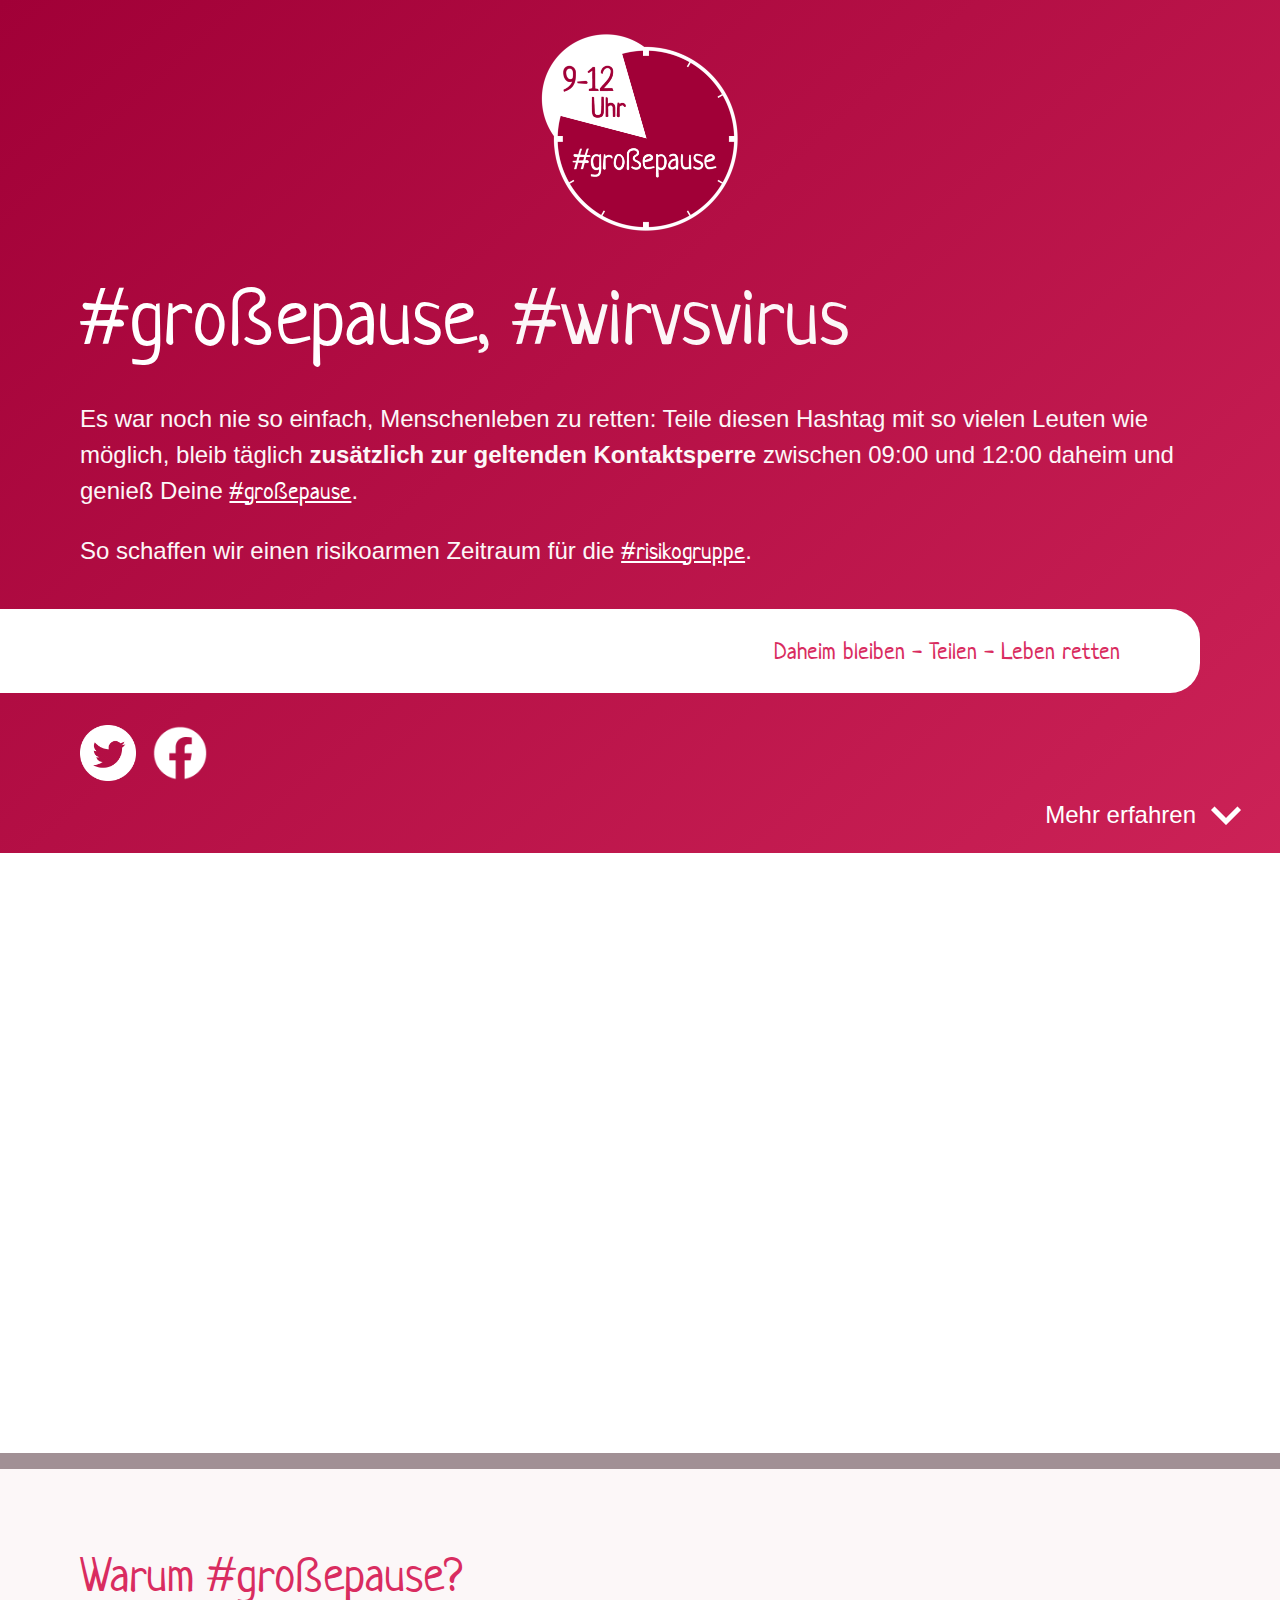
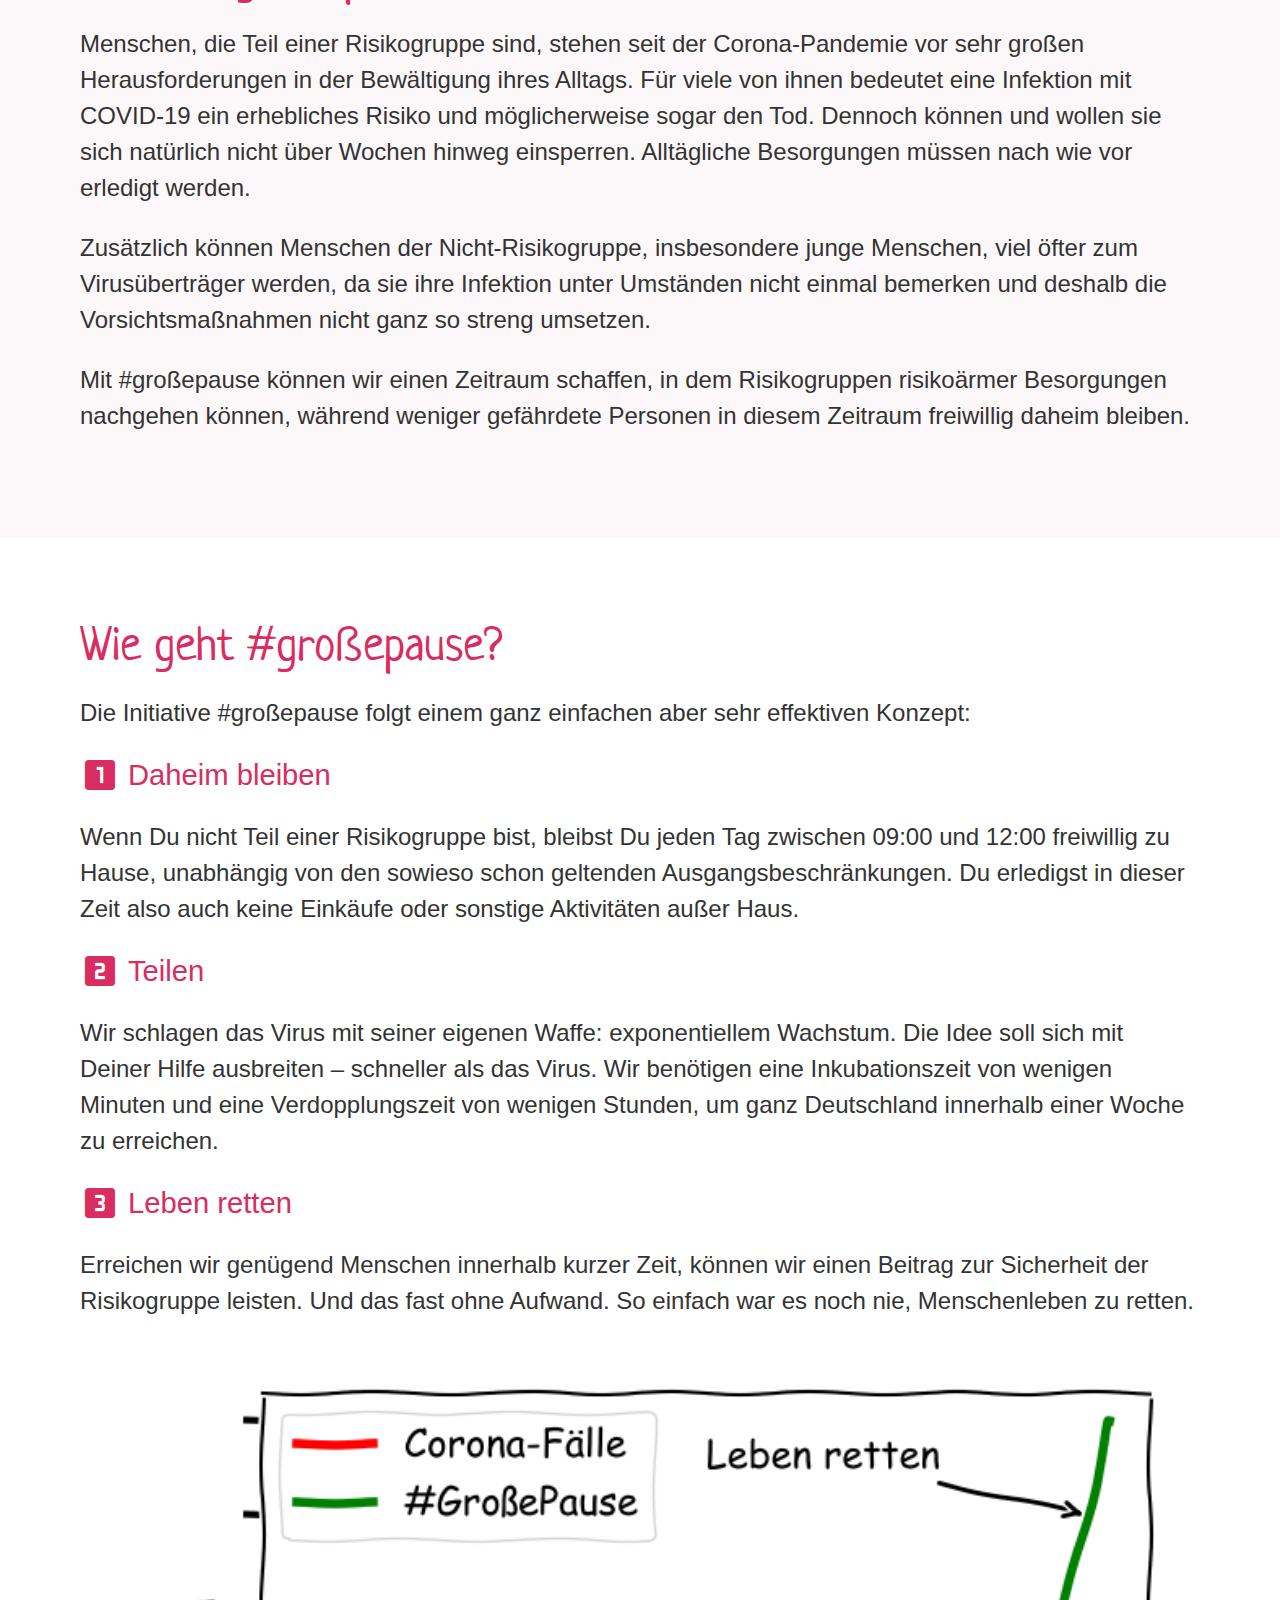
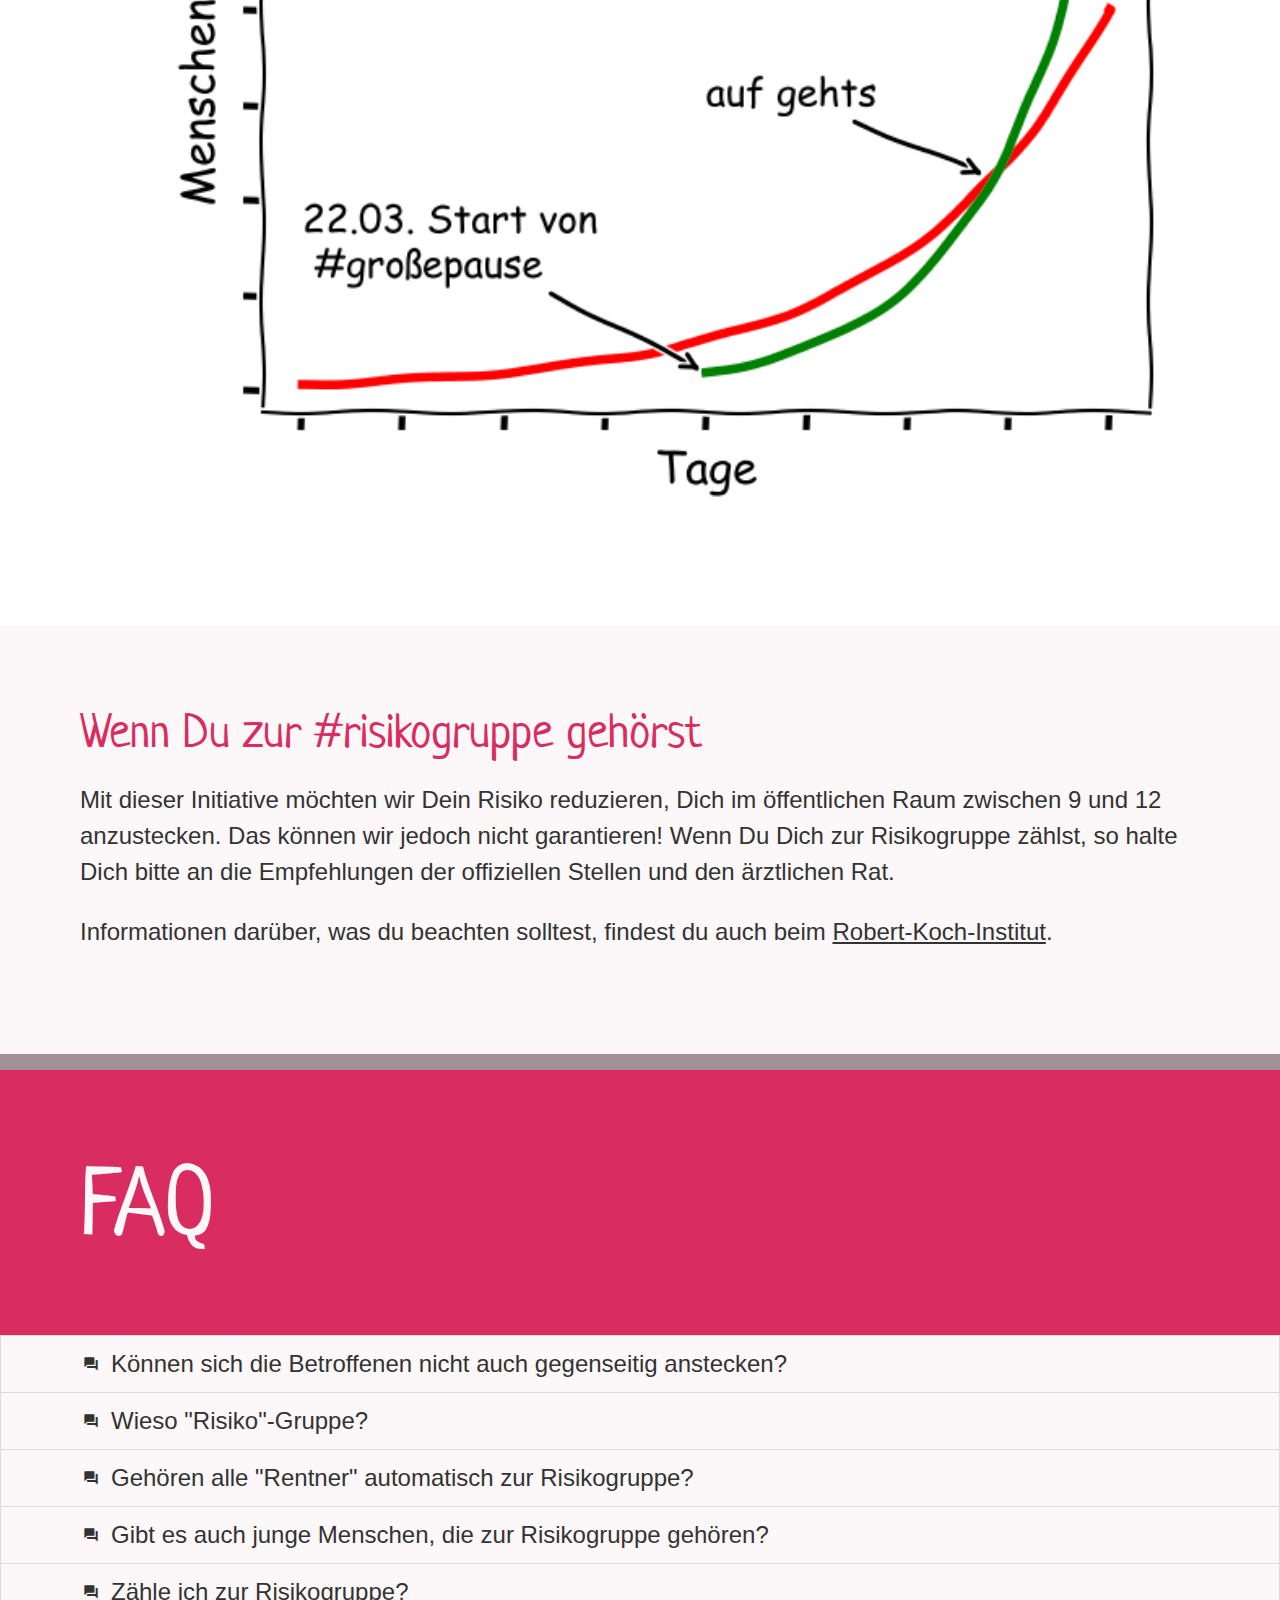
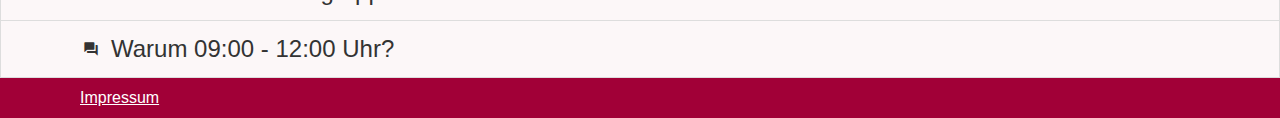
==== commit 38ee6131: "Merge pull request #35 from mbickel/feature/final-changes" ====
--- a/index.html
+++ b/index.html
@@ -4,7 +4,7 @@
 <head>
   <meta charset="utf-8">
   <title>#großepause</title>
-  <meta name="description" content="">
+  <meta name="description" content="Es war noch nie so einfach, Menschenleben zu retten: Teile diesen Hashtag mit so vielen Leuten wie möglich, bleib täglich zusätzlich zur geltenden Kontaktsperre zwischen 09:00 und 12:00 daheim und genieß Deine #großepause. So schaffen wir einen risikoarmen Zeitraum für die #risikogruppe.">
   <link rel="icon" href="favicon.ico" />
   <meta name="viewport" content="width=device-width, initial-scale=1">
 
@@ -13,7 +13,7 @@
 
   <!-- css -->
   <link rel="stylesheet" href="https://cdnjs.cloudflare.com/ajax/libs/materialize/1.0.0/css/materialize.min.css">
-  <link rel="stylesheet" href="css/main.css?v=1.5">
+  <link rel="stylesheet" href="css/main.css?v=1.7">
   
   <!-- fonts -->
   <link href="https://fonts.googleapis.com/icon?family=Material+Icons" rel="stylesheet">
@@ -82,7 +82,8 @@
           </div>
 
           <div id="learn-more">
-            <a href="#infoboxes" class="text-standard-size">Mehr erfahren <i class="large material-icons">expand_more</i></a>
+            <a href="#infoboxes" class="text-standard-size">Mehr erfahren</a>
+            <i class="large material-icons">expand_more</i>
           </div>
 
           <div id="teaser-text" class="text-light text-standard-size">
--- a/css/main.css
+++ b/css/main.css
@@ -13,7 +13,7 @@
 }
 
 h1, h2 {
-  font-family: "Neucha";
+  font-family: 'Neucha', cursive;
 }
 
 h1 {
@@ -34,14 +34,20 @@
 
 a {
   color: #fff;
+  text-decoration: underline;
+}
+
+a img, a i {
+  text-decoration: none;
 }
 
 a:hover {
   text-decoration: underline;
+  opacity: 0.8;
 }
 
 #container {
-  display: flex;
+  /*display: flex;*/
   flex-direction: column;
   flex-wrap: nowrap;
 }
@@ -91,8 +97,16 @@
 
 #hashtag {  
   text-align: left;
-  font-family: "Neucha";
+  font-family: 'Neucha', cursive;
   margin-bottom: 2.4rem;
+}
+
+#hashtag a {
+  text-decoration: none;
+}
+
+#hashtag a:hover {
+  text-decoration: underline;
 }
 
 #hashtag img {
@@ -100,8 +114,7 @@
 }
 
 .hashtag {
-  font-family: cursive;
-  font-family: "Neucha";
+  font-family: 'Neucha', cursive;
 }
 
 .hashtag a:hover {
@@ -134,7 +147,7 @@
   margin-left: -320px;
   padding-top: 2.4rem;
   padding-bottom: 2.4rem;
-  font-family: "Neucha";
+  font-family: 'Neucha', cursive;
   background-color: #FFF;
   text-align: right;
   border-top-right-radius: 30px;
@@ -162,12 +175,13 @@
   align-self: flex-end;
   padding-right: 2.4rem;
   padding-bottom: 0.8rem;
-}
-
-#learn-more a {
   display: flex;
   flex-direction: row;
   align-items: center;
+}
+
+#learn-more a {
+  text-decoration: none;
 }
 
 #learn-more a:hover {
@@ -254,8 +268,7 @@
 }
 
 .text-special-font {
-  font-family: cursive;
-  font-family: "Neucha";
+  font-family: 'Neucha', cursive;
 }
 
 .background-light {
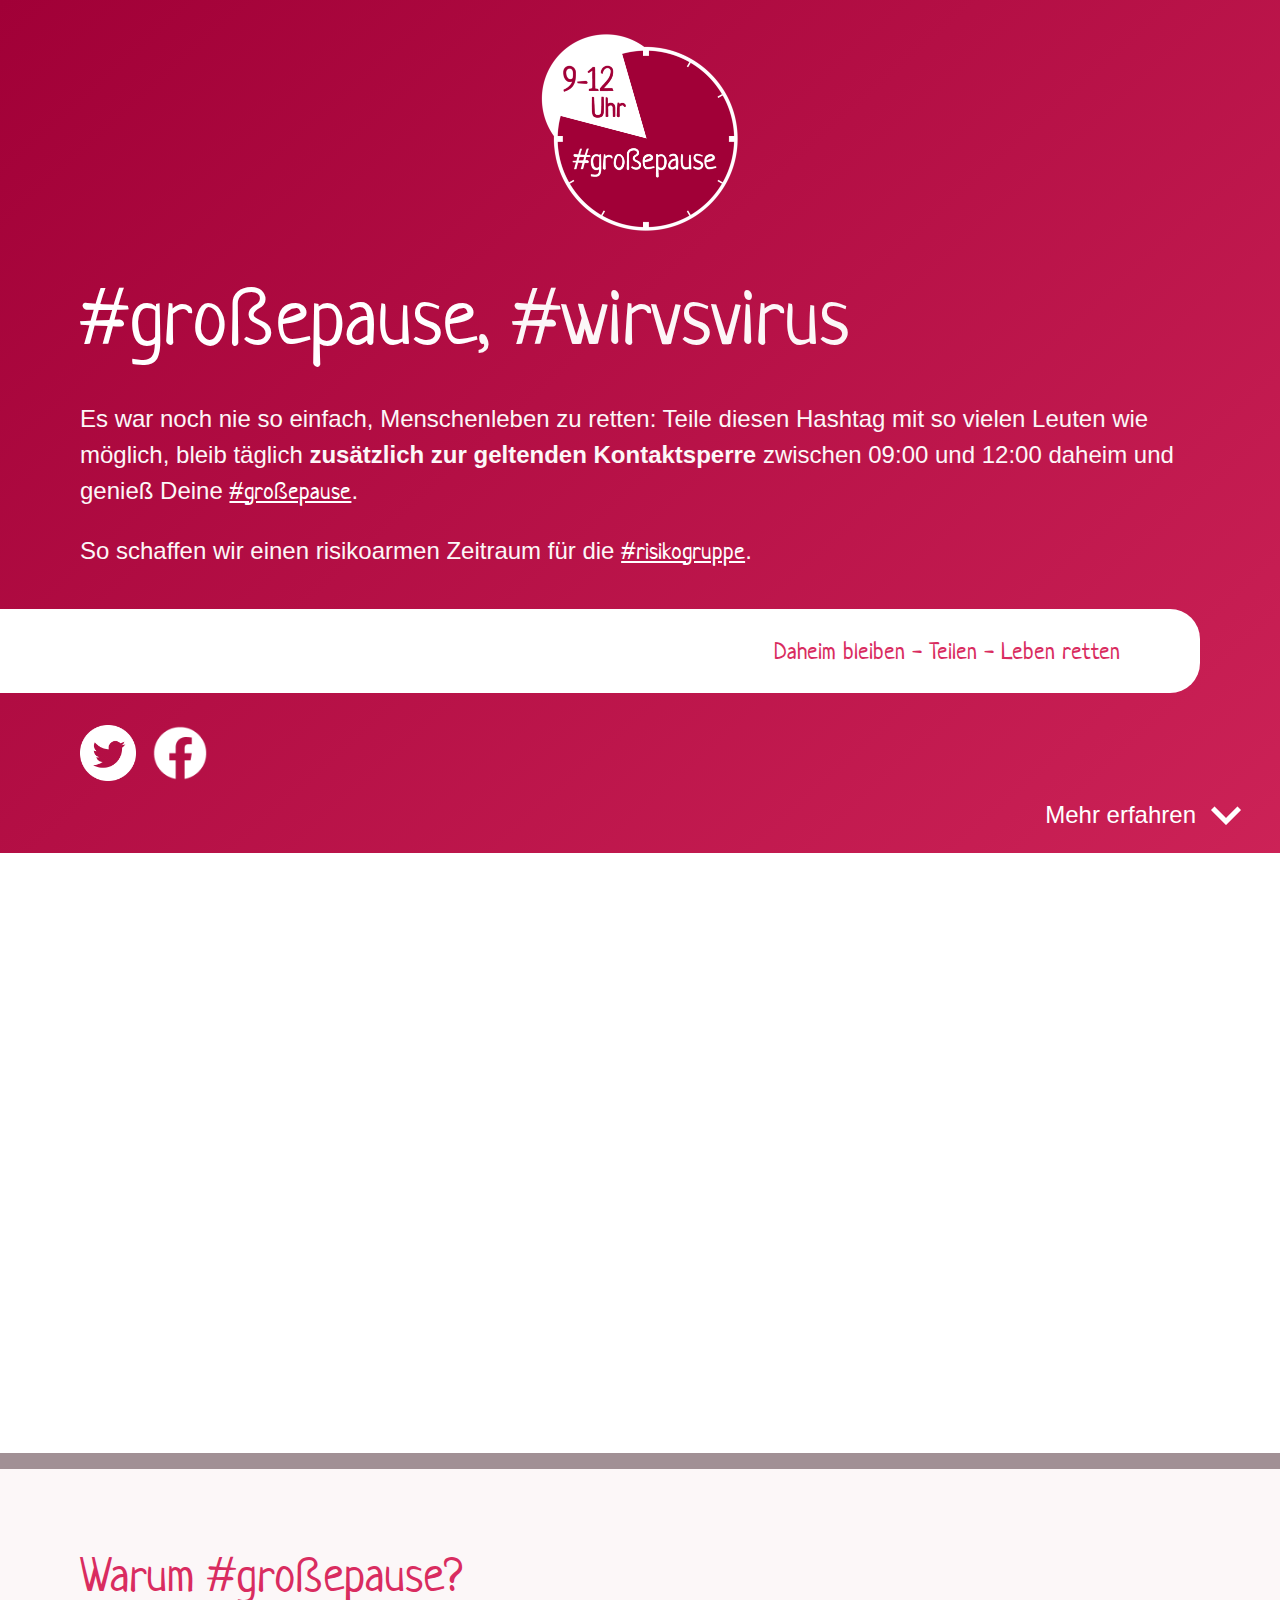
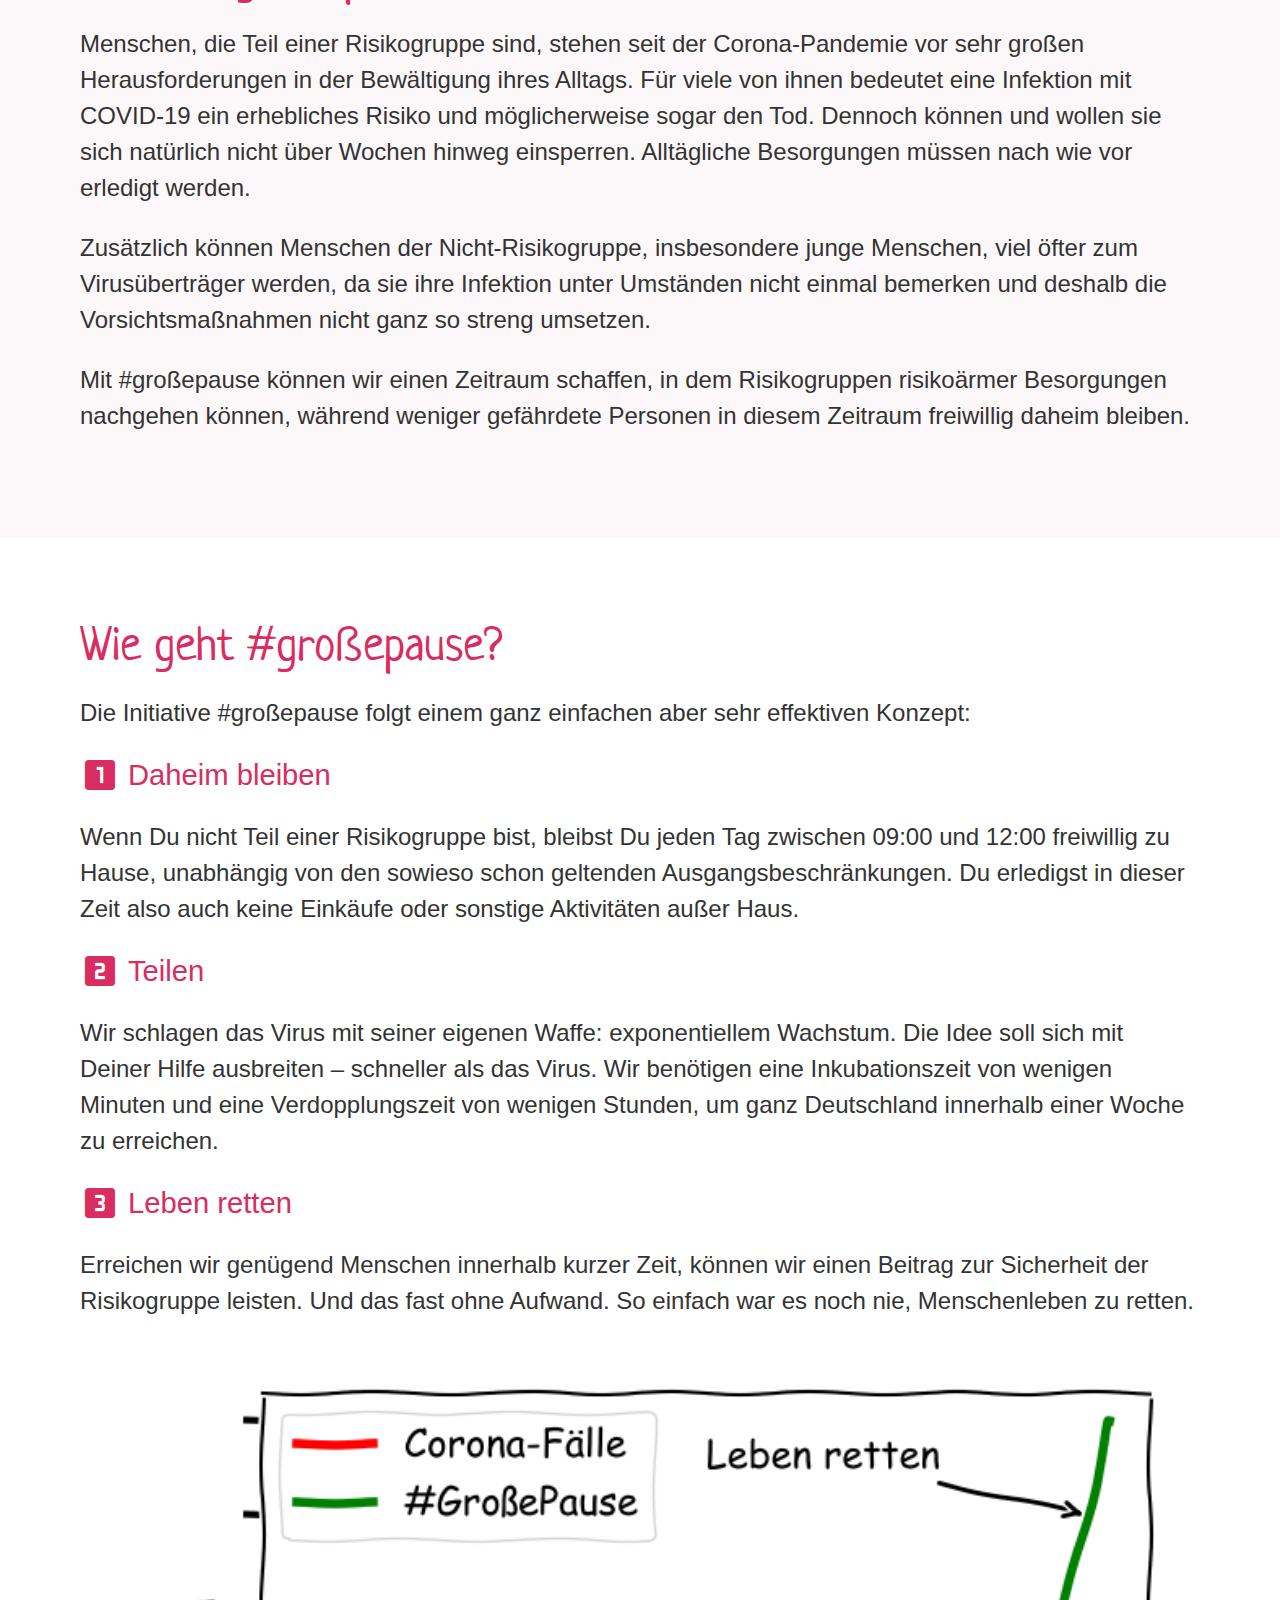
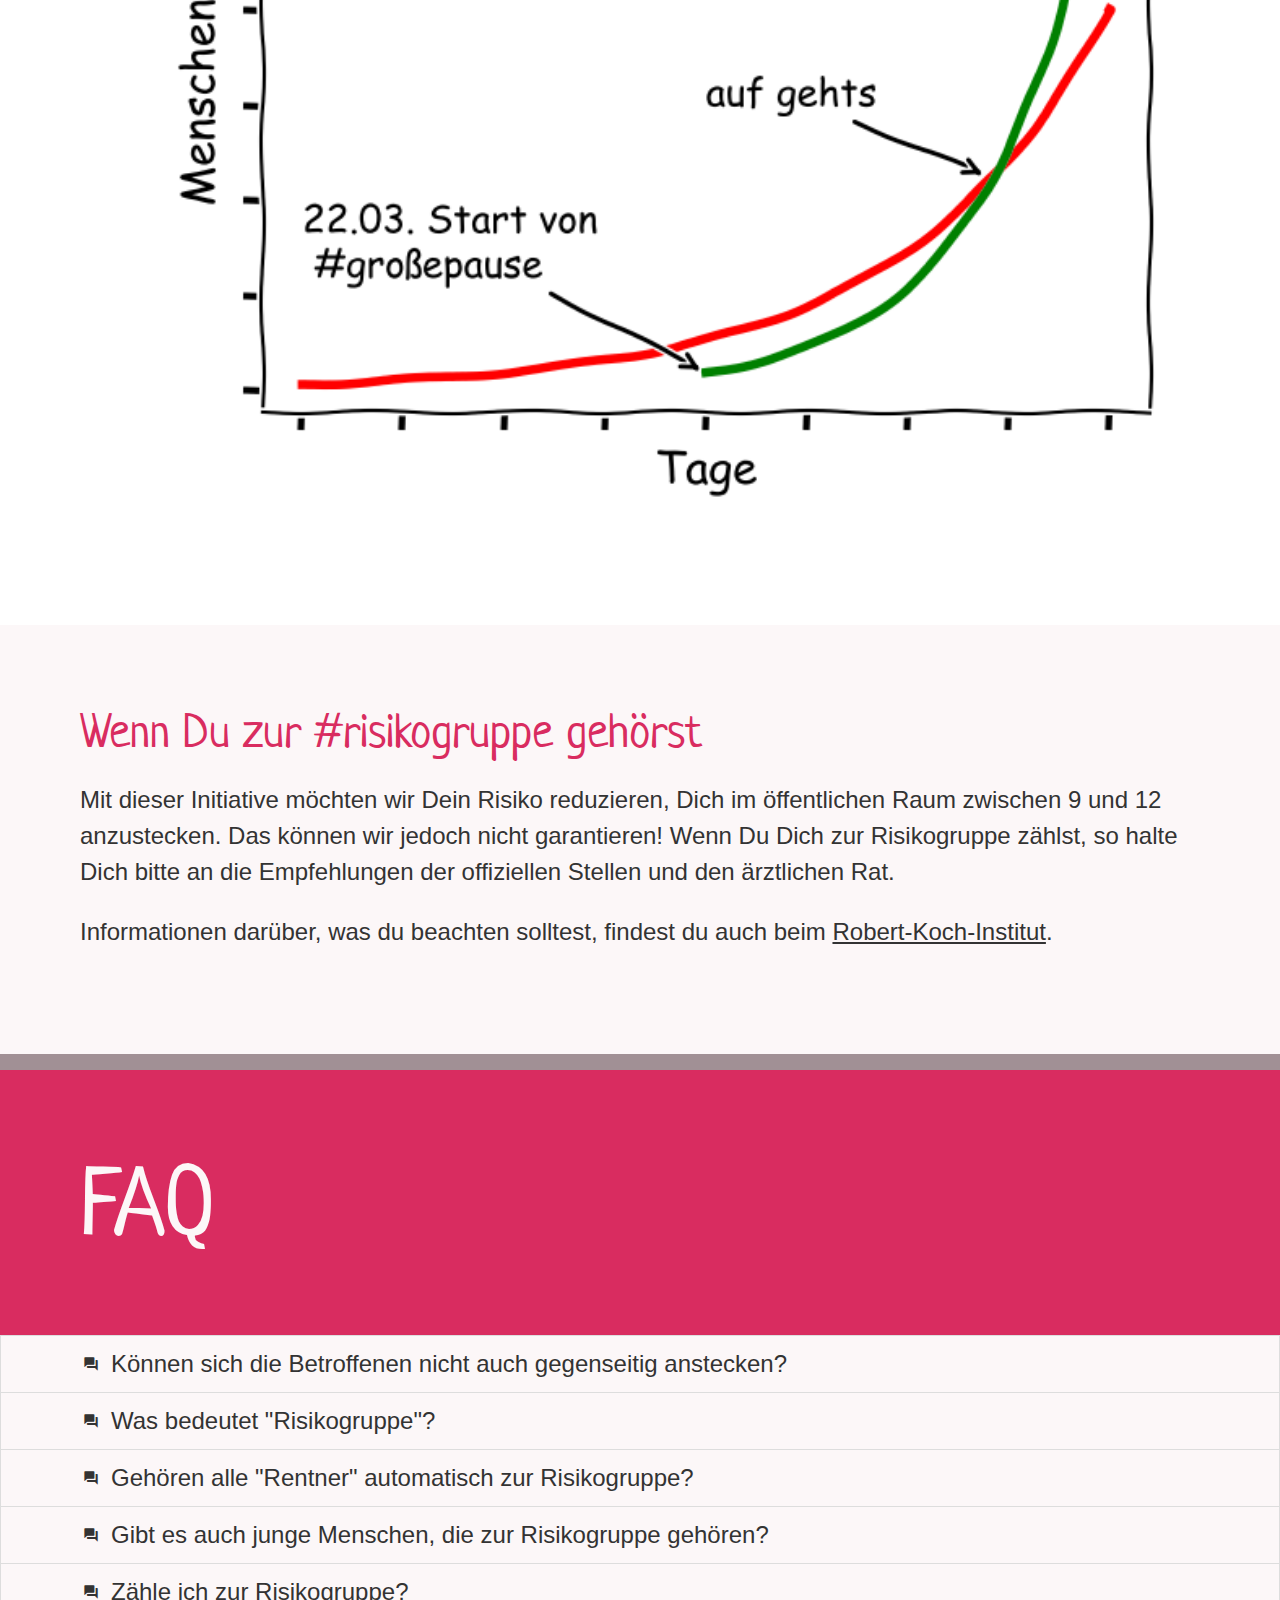
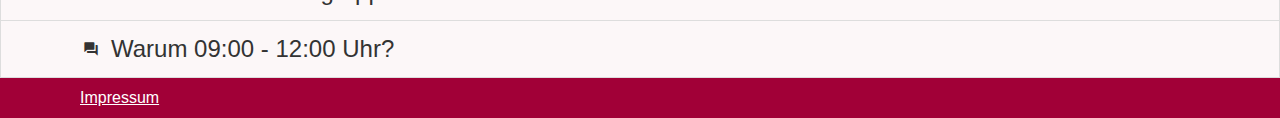
==== commit a922fc83: "Changes" ====
--- a/index.html
+++ b/index.html
@@ -165,22 +165,21 @@
               </div>
 
               <div class="collapsible-body text-standard-size text-standard-color padding-horizontal">
-                <p>Unsere Intention ist es, dass die Betroffenen sich risikoärmer im öffentlichen Raum bewegen können. Eine gänzliche Risikofreiheit kann man an dieser Stelle natürlich nicht gewährleisten.</p>
-              </div>
-
-            </li>
-            <li>
-
-              <div class="collapsible-header text-standard-size text-standard-color background-light padding-horizontal">
-                <div class="icon"><i class="material-icons pad">question_answer</i></div>
-                <div class="text">Wieso "Risiko"-Gruppe?</div>
-              </div>
-
-              <div class="collapsible-body text-standard-size text-standard-color padding-horizontal">
-                <p>Es gibt einige Menschen die schneller einen schwereren Verlauf einer Infektion mit dem Coronavirus haben. Außerdem gibt es Menschen mit Vorerkrankungen, die bei einem schweren Verlauf zu einer höheren Sterbewahrscheinlichkeit führen können.
-                  Diese Gruppe wird <a class="text-standard-color" href="https://www.rki.de/DE/Content/InfAZ/N/Neuartiges_Coronavirus/Risikogruppen.html" target="_blank">Risikogruppe</a> genannt. Und die gilt es mit den aktuellen Maßnahmen zu schützen.</p>
+                <p>Unsere Absicht ist es, dass die Betroffenen sich risikoärmer im öffentlichen Raum bewegen können. Eine gänzliche Risikofreiheit kann man an dieser Stelle natürlich nicht gewährleisten.</p>
+              </div>
+
+            </li>
+            <li>
+
+              <div class="collapsible-header text-standard-size text-standard-color background-light padding-horizontal">
+                <div class="icon"><i class="material-icons pad">question_answer</i></div>
+                <div class="text">Was bedeutet "Risikogruppe"?</div>
+              </div>
+
+              <div class="collapsible-body text-standard-size text-standard-color padding-horizontal">
+                <p>Als "Risikogruppe" werden alle Menschen bezeichnet, die im Falle einer Infektion mit Corona auf Grund ihres Alters oder auf Grund von Vorerkrankungen eine höhere Wahrscheinlichkeit für einen schweren Verlauf der Krankheit haben. Dies geht auch mit einer höheren Sterbewahrscheinlichkeit einher. Diese Menschen gilt es mit den aktuellen Maßnahmen zu schützen.</p>
                 <p>Zum Beispiel könnte jemand mit einem geschwächten Immunsystem die neuen Viren nicht ausreichend abwehren, diese verbreiten sich schneller im Körper und führen somit zu stärkeren Symptomen. Folge kann z.B. Atemnot sein, die eine künstliche Beatmung notwendig macht.</p>
-                <p>Es könnte aber auch jemand mit einer Herz-Kreislauf-Schwäche sein. Bei einer Infektion strengt sich der Körper an, arbeitet gegen die fremden Erreger und das Herz muss schneller schlagen. Ist das Herz ohnehin durch Vorerkrankungen geschwächt, kann dies z.B. zu einem Kreislaufschock und intensivmedizinischer Behandlung führen.</p>
+                <p>Es könnte aber auch jemand mit einer Herz-Kreislauf-Schwäche sein. Bei einer Infektion strengt sich der Körper an, arbeitet gegen die fremden Erreger und das Herz muss schneller schlagen. Ist das Herz ohnehin durch Vorerkrankungen geschwächt, kann dies z.B. zu einem Kreislaufschock und der Notwendigkeit von intensivmedizinischer Behandlung führen.</p>
                 <p>Quelle: <a class="text-standard-color" href="https://www.rki.de/DE/Content/InfAZ/N/Neuartiges_Coronavirus/Steckbrief.html" target="_blank">Coronavirus Steckbrief des RKI</a>, Stand: 21.03.2020</p>
               </div>
 
@@ -207,7 +206,7 @@
               </div>
 
               <div class="collapsible-body text-standard-size text-standard-color padding-horizontal">
-                <p>Ja, gefährdet sind sowohl Alt, als auch Jung. Für eine Krankheit (egal ob Insuffizienzen, Diabetes, Autoimmunerkrankung oder ähnliches) gibt es keine Altersvorgabe. Es kann jeden treffen. Vermutlich kennst Du sogar mehr Personen, die durch das Corona-Virus gefährdet sind, als Du ahnst.</p>
+                <p>Ja, gefährdet sind sowohl Alt, als auch Jung. Für eine Krankheit (egal ob körperliche Beeinträchtigungen, Krankheiten wie Diabetes, Autoimmunerkrankung oder ähnliches) gibt es keine Altersvorgabe. Es kann jeden treffen. Vermutlich kennst Du sogar mehr Personen, die durch das Corona-Virus gefährdet sind, als Du ahnst.</p>
                 <p>Sie sitzen neben Dir in der gleichen Bahn auf dem Weg zur Arbeit. Sie besuchen die gleichen Läden. Sie gehen im gleichen Restaurant essen. Sie bedürfen aber aufgrund ihrer Erkrankungen eines besonderen Schutzes.</p>
               </div>
 
@@ -244,7 +243,7 @@
               </div>
 
               <div class="collapsible-body text-standard-size text-standard-color padding-horizontal">
-                <p>Deutschland hat etwa 82 Millionen Einwohner, davon sind 17,5 Millionen über 65 Jahre alt. Dazu kommen jüngere Menschen mit Vorerkrankungen. Somit ist in etwa jeder vierte zur Risikogruppe zu zählen. Das dreistündige Zeitfenster von 9 bis 12 Uhr ermöglicht es der Risikogruppe, ihrem Anteil an der Gesamtbevölkerung entsprechend, außerhalb des Berufsverkehrs ihren Erledigungen nachzugehen.</p>
+                <p>Deutschland hat etwa 82 Millionen Einwohner, davon sind 17,5 Millionen über 65 Jahre alt. Dazu kommen jüngere Menschen mit Vorerkrankungen. Somit ist in etwa jeder vierte zur Risikogruppe zu zählen. Das dreistündige Zeitfenster von 9 bis 12 Uhr ermöglicht es der Risikogruppe, ihrem Anteil an der Gesamtbevölkerung entsprechend, außerhalb des Berufsverkehrs ihren Erledigungen risikoärmer nachzugehen.</p>
               </div>
 
             </li>
